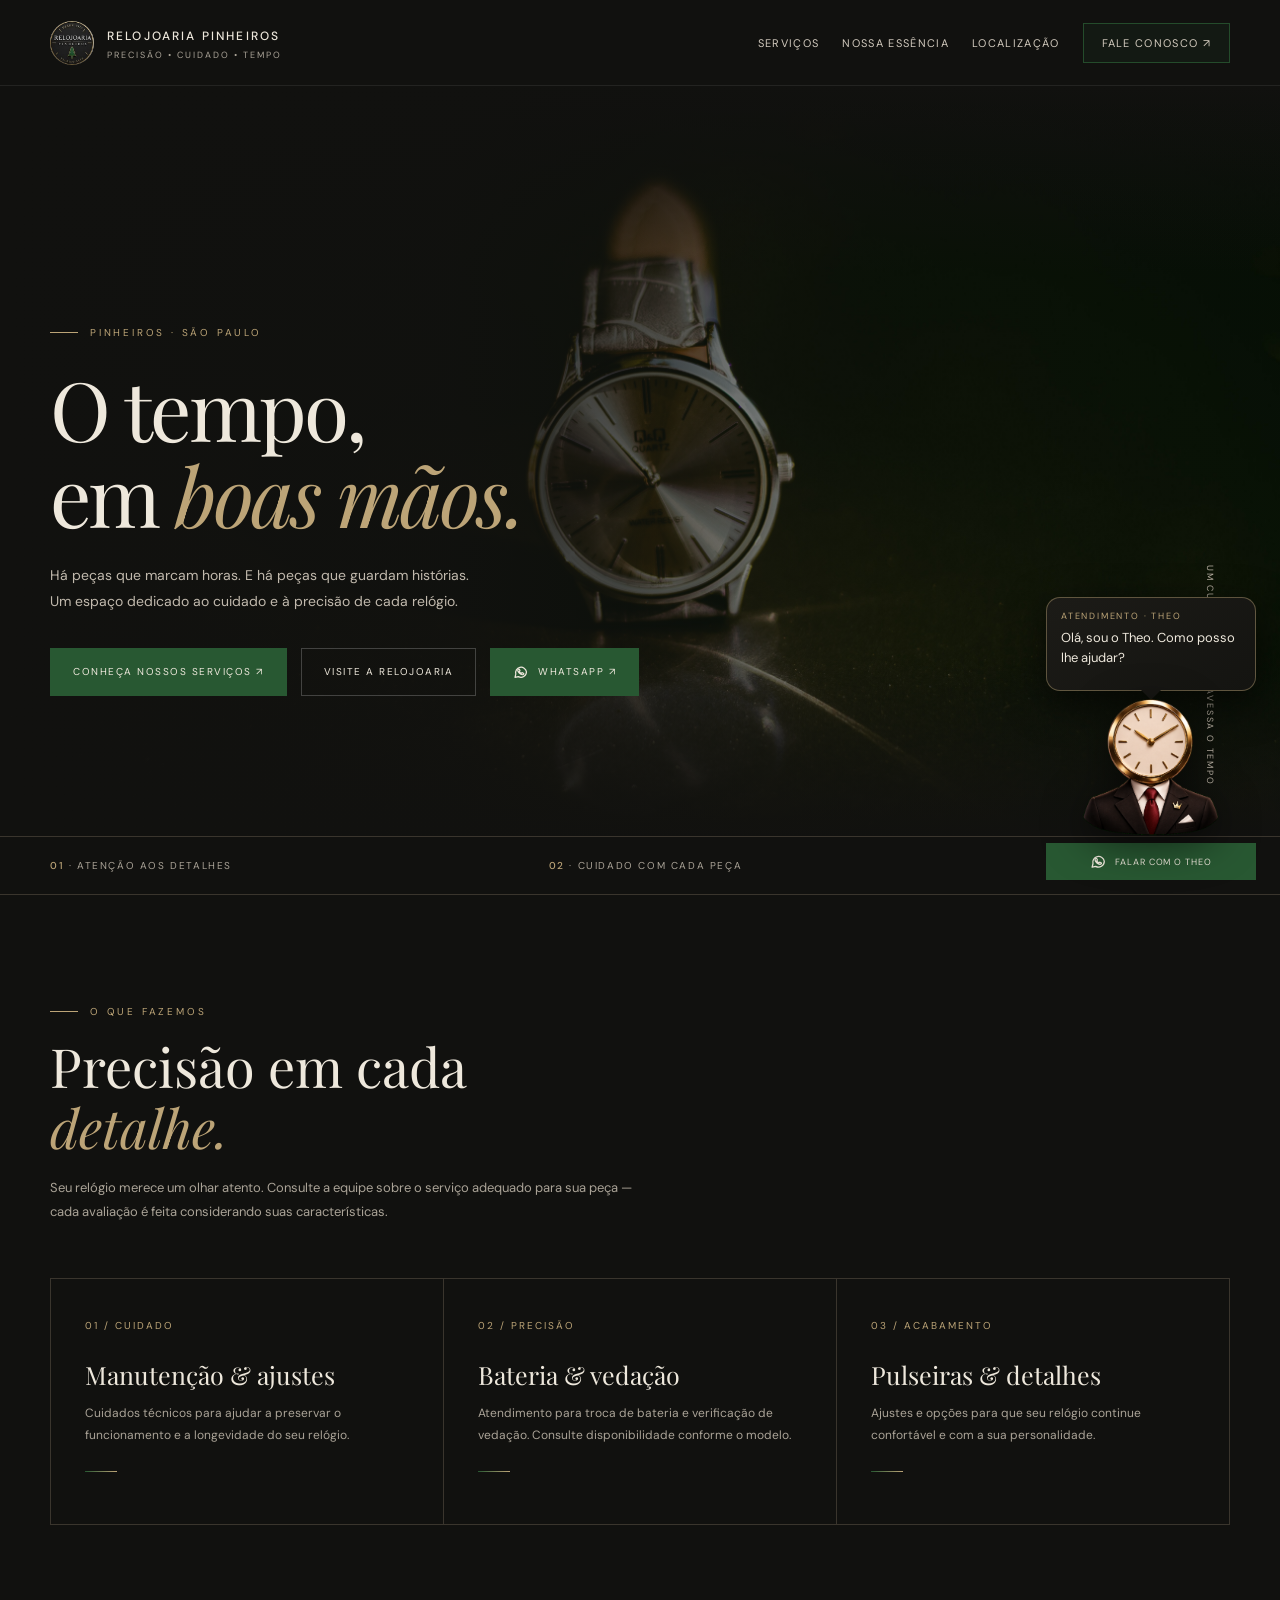
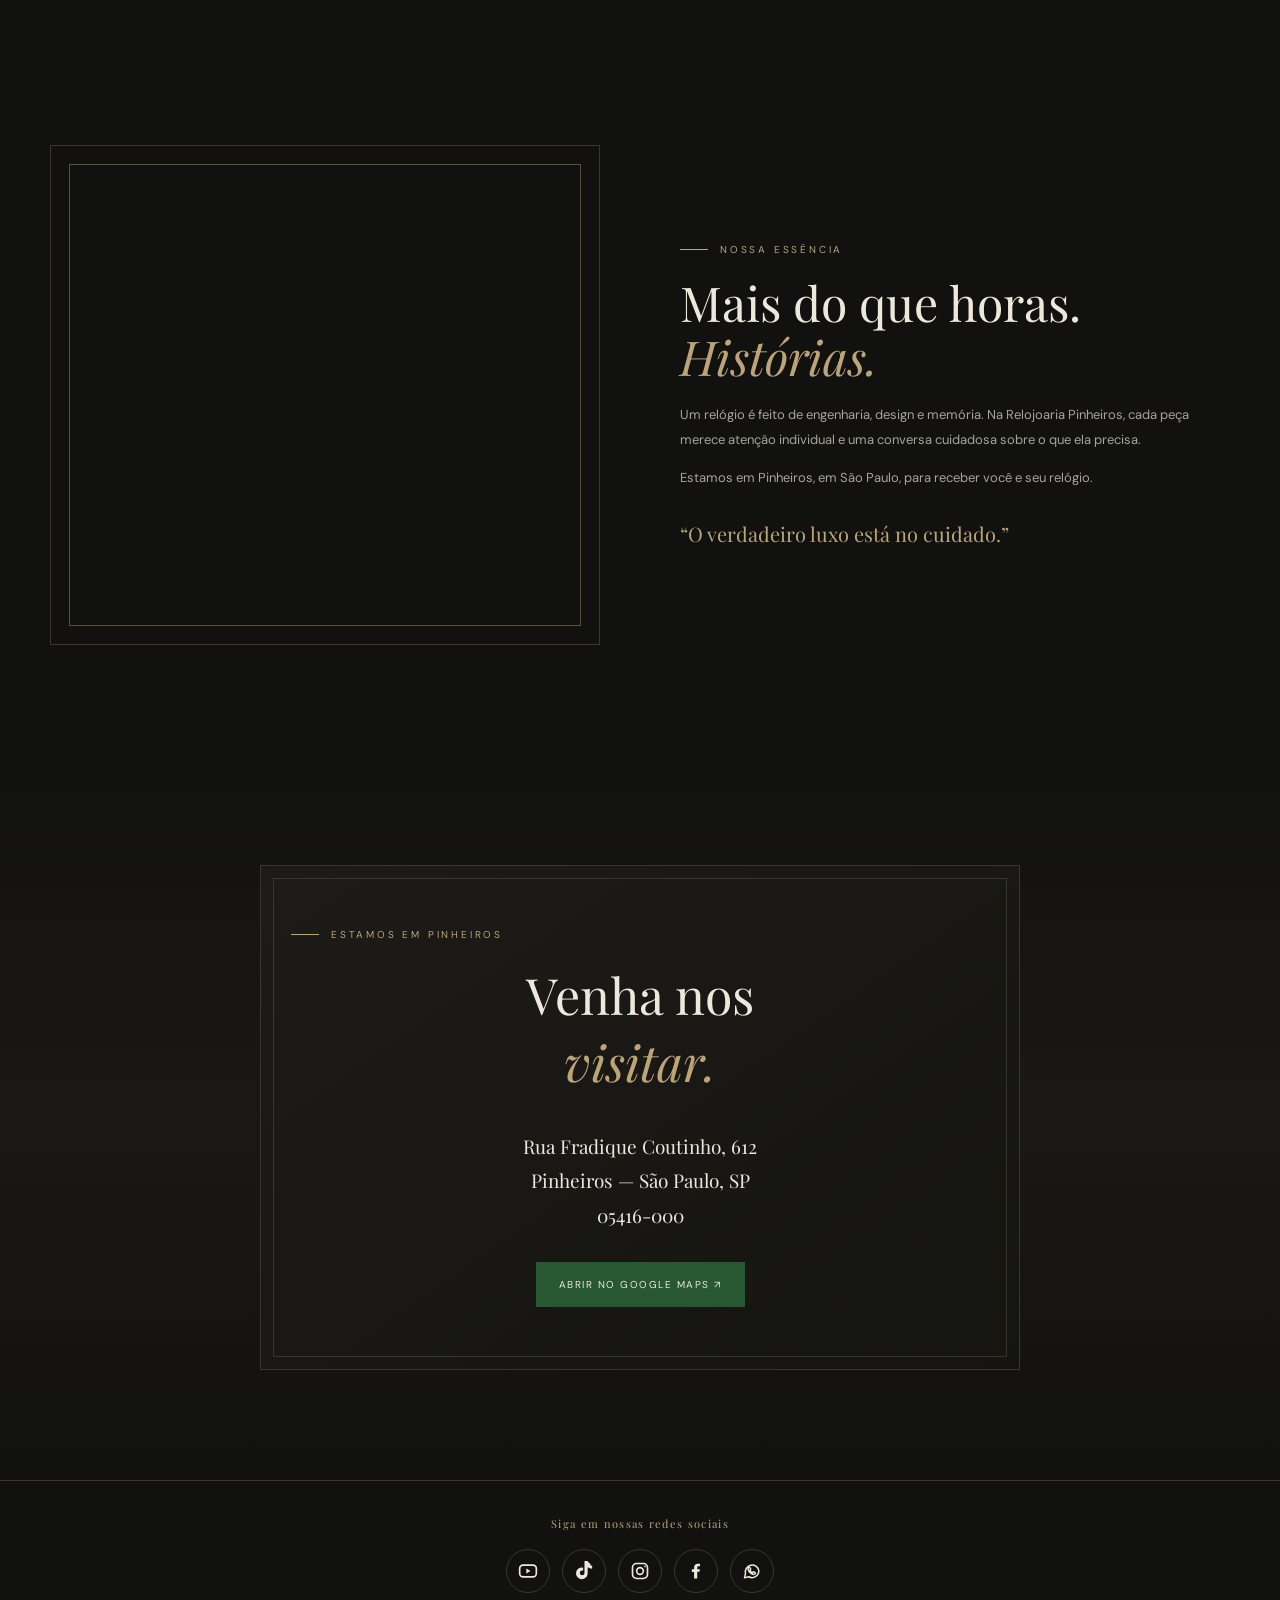
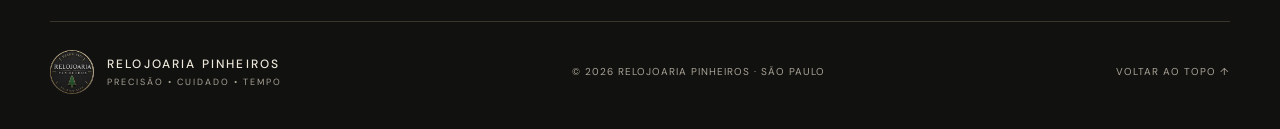
==== relojos-pinheiros/index.html @ 1e27bbeb "Add files via upload" ====
<!doctype html>
<html lang="pt-BR">
  <head>
    <meta charset="utf-8" />
    <meta name="viewport" content="width=device-width, initial-scale=1" />
    <meta name="theme-color" content="#11110f" />
    <meta
      name="description"
      content="Relojoaria Pinheiros — cuidado, precisão e tradição em relógios. Rua Fradique Coutinho, 612, Pinheiros, São Paulo."
    />
    <title>Relojoaria Pinheiros — O tempo, em boas mãos</title>

    <link rel="icon" type="image/png" sizes="64x64" href="assets/favicon.png" />
    <link rel="preconnect" href="https://fonts.googleapis.com" />
    <link rel="preconnect" href="https://fonts.gstatic.com" crossorigin />
    <link
      href="https://fonts.googleapis.com/css2?family=DM+Sans:wght@400;500;600&family=Playfair+Display:wght@400;500;600&display=swap"
      rel="stylesheet"
    />
    <link rel="stylesheet" href="styles.css" />
  </head>

  <body>
    <header class="site-header">
      <div class="wrap site-header__inner">
        <a class="brand" href="#top" aria-label="Relojoaria Pinheiros início">
          <img class="mark" src="assets/logotipo.jpg" alt="Logo da Relojoaria Pinheiros" />
          <span>
            <strong>RELOJOARIA PINHEIROS</strong>
            <small>PRECISÃO • CUIDADO • TEMPO</small>
          </span>
        </a>

        <button class="nav-toggle" type="button" aria-expanded="false" aria-controls="site-nav" aria-label="Abrir menu">
          <span></span>
          <span></span>
          <span></span>
        </button>

        <nav class="nav" id="site-nav" aria-label="Navegação principal">
          <a href="#servicos">SERVIÇOS</a>
          <a href="#essencia">NOSSA ESSÊNCIA</a>
          <a href="#visite">LOCALIZAÇÃO</a>
          <a class="nav-cta" href="https://www.instagram.com/relojoariapinheiros/">FALE CONOSCO ↗</a>
        </nav>
      </div>
    </header>

    <main id="top">
      <section class="hero" aria-label="Banner principal da loja">
        <img class="hero-image" src="assets/hero.jpg" alt="" aria-hidden="true" />

        <div class="wrap">
          <div class="hero-content reveal">
            <div class="eyebrow">Pinheiros · São Paulo</div>

            <h1>
              O tempo,<br />
              em <em>boas mãos.</em>
            </h1>

            <p>
              Há peças que marcam horas. E há peças que guardam histórias. Um espaço dedicado ao cuidado e à precisão de cada relógio.
            </p>

            <div class="actions">
              <a class="btn primary" href="#servicos">Conheça nossos serviços ↗</a>
              <a class="btn secondary" href="#visite">Visite a relojoaria</a>
              <a class="btn primary whatsapp" href="https://wa.me/5511952146521?text=Ol%C3%A1!%20Tudo%20bem%3F%20Gostaria%20de%20conhecer%20os%20modelos%20e%20servi%C3%A7os%20da%20relojoaria." target="_self">
                <svg viewBox="0 0 24 24" aria-hidden="true" focusable="false">
                  <path fill="none" stroke="currentColor" stroke-width="1.8" stroke-linecap="round" stroke-linejoin="round" d="M20.2 11.7a8.2 8.2 0 0 1-12.1 7.2L3 20l1.2-4.8a8.2 8.2 0 1 1 16-3.5Z" />
                  <path fill="none" stroke="currentColor" stroke-width="1.8" stroke-linecap="round" stroke-linejoin="round" d="M8.2 7.8c.4-.5.9-.4 1.2 0l1 1.8c.2.4 0 .7-.4 1l-.5.5c.6 1.3 1.6 2.3 3 2.9l.5-.6c.3-.4.7-.5 1.1-.3l1.7.9c.4.2.5.7.2 1.1-.5.7-1.2 1-2 1-3.1-.2-6.7-3.7-6.9-6.8 0-.6.4-1.1 1.1-1.5Z" />
                </svg>
                WhatsApp ↗
              </a>
            </div>
          </div>
        </div>

        <div class="hero-note">UM CUIDADO QUE ATRAVESSA O TEMPO</div>
      </section>

      <div class="strip">
        <div class="wrap strip-inner">
          <span><b>01</b> · Atenção aos detalhes</span>
          <span><b>02</b> · Cuidado com cada peça</span>
          <span><b>03</b> · Pinheiros, São Paulo</span>
        </div>
      </div>

      <section id="servicos">
        <div class="wrap">
          <div class="section-head reveal">
            <div class="eyebrow">O que fazemos</div>
            <h2>
              Precisão em cada<br />
              <em style="color: var(--gold)">detalhe.</em>
            </h2>
            <p>
              Seu relógio merece um olhar atento. Consulte a equipe sobre o serviço adequado para sua peça — cada avaliação é feita considerando suas características.
            </p>
          </div>

          <div class="services reveal-group">
            <article class="service reveal">
              <span class="num">01 / CUIDADO</span>
              <h3>Manutenção &amp; ajustes</h3>
              <p>Cuidados técnicos para ajudar a preservar o funcionamento e a longevidade do seu relógio.</p>
              <div class="line"></div>
            </article>

            <article class="service reveal">
              <span class="num">02 / PRECISÃO</span>
              <h3>Bateria &amp; vedação</h3>
              <p>Atendimento para troca de bateria e verificação de vedação. Consulte disponibilidade conforme o modelo.</p>
              <div class="line"></div>
            </article>

            <article class="service reveal">
              <span class="num">03 / ACABAMENTO</span>
              <h3>Pulseiras &amp; detalhes</h3>
              <p>Ajustes e opções para que seu relógio continue confortável e com a sua personalidade.</p>
              <div class="line"></div>
            </article>
          </div>
        </div>
      </section>

      <section id="essencia">
        <div class="wrap story">
          <div class="story-visual reveal" role="img" aria-label="Detalhe de relógio clássico"></div>

          <div class="story-copy reveal">
            <div class="eyebrow">Nossa essência</div>
            <h2>
              Mais do que horas.<br />
              <em style="color: var(--gold)">Histórias.</em>
            </h2>
            <p>
              Um relógio é feito de engenharia, design e memória. Na Relojoaria Pinheiros, cada peça merece atenção individual e uma conversa cuidadosa sobre o que ela precisa.
            </p>
            <p>
              Estamos em Pinheiros, em São Paulo, para receber você e seu relógio.
            </p>
            <div class="quote">“O verdadeiro luxo está no cuidado.”</div>
          </div>
        </div>
      </section>

      <section class="visit" id="visite">
        <div class="wrap">
          <div class="visit-inner reveal">
            <div class="eyebrow">Estamos em Pinheiros</div>
            <h2>
              Venha nos<br />
              <em style="color: var(--gold)">visitar.</em>
            </h2>
            <div class="address">
              Rua Fradique Coutinho, 612<br />
              Pinheiros — São Paulo, SP<br />
              05416-000
            </div>
            <a class="btn primary" target="_self" href="https://www.google.com/maps/place/R.+Fradique+Coutinho,+612+-+Pinheiros,+S%C3%A3o+Paulo+-+SP,+05416-000/">
              Abrir no Google Maps ↗
            </a>
          </div>
        </div>
      </section>
    </main>

    <footer class="site-footer">
      <div class="wrap">
        <div class="footer-social reveal">
          <h2 class="footer-social-heading">Siga em nossas redes sociais</h2>

          <div class="social-links">
            <a class="social-button" href="link-social.html" target="_self" aria-label="YouTube" title="YouTube">
              <svg viewBox="0 0 24 24" aria-hidden="true" focusable="false">
                <rect x="2" y="5" width="20" height="14" rx="4" fill="none" stroke="currentColor" stroke-width="2" />
                <path d="m10 9 5 3-5 3z" fill="currentColor" />
              </svg>
            </a>
            <a class="social-button" href="link-social.html" target="_self" aria-label="TikTok" title="TikTok">
              <svg viewBox="0 0 24 24" aria-hidden="true" focusable="false">
                <path fill="currentColor" d="M19.6 3.2a5.8 5.8 0 0 1-3.4-3.1h-3.6v14.2a2.8 2.8 0 1 1-2.8-2.8c.4 0 .8.1 1.1.2V8a7 7 0 1 0 5.5 6.8V7.5a9.3 9.3 0 0 0 5.4 1.7V5.6a5.8 5.8 0 0 1-2.2-.5Z" />
              </svg>
            </a>
            <a class="social-button" href="https://www.instagram.com/relojoariapinheiros/" target="_self" aria-label="Instagram" title="Instagram">
              <svg viewBox="0 0 24 24" aria-hidden="true" focusable="false">
                <rect x="3" y="3" width="18" height="18" rx="5" fill="none" stroke="currentColor" stroke-width="2" />
                <circle cx="12" cy="12" r="4" fill="none" stroke="currentColor" stroke-width="2" />
                <circle cx="18" cy="6.5" r="1" fill="currentColor" />
              </svg>
            </a>
            <a class="social-button" href="link-social.html" target="_self" aria-label="Facebook" title="Facebook">
              <svg viewBox="0 0 24 24" aria-hidden="true" focusable="false">
                <path fill="currentColor" d="M13.5 21v-8h2.7l.4-3.1h-3.1v-2c0-.9.3-1.6 1.6-1.6h1.7V3.5c-.3 0-1.4-.1-2.6-.1-2.7 0-4.5 1.6-4.5 4.6v2H7v3.1h2.7v8z" />
              </svg>
            </a>
            <a class="social-button" href="https://wa.me/5511952146521?text=Ol%C3%A1!%20Tudo%20bem%3F%20Gostaria%20de%20conhecer%20os%20modelos%20e%20servi%C3%A7os%20da%20relojoaria." target="_self" aria-label="WhatsApp" title="WhatsApp">
              <svg viewBox="0 0 24 24" aria-hidden="true" focusable="false">
                <path fill="none" stroke="currentColor" stroke-width="1.8" stroke-linecap="round" stroke-linejoin="round" d="M20.2 11.7a8.2 8.2 0 0 1-12.1 7.2L3 20l1.2-4.8a8.2 8.2 0 1 1 16-3.5Z" />
                <path fill="none" stroke="currentColor" stroke-width="1.8" stroke-linecap="round" stroke-linejoin="round" d="M8.2 7.8c.4-.5.9-.4 1.2 0l1 1.8c.2.4 0 .7-.4 1l-.5.5c.6 1.3 1.6 2.3 3 2.9l.5-.6c.3-.4.7-.5 1.1-.3l1.7.9c.4.2.5.7.2 1.1-.5.7-1.2 1-2 1-3.1-.2-6.7-3.7-6.9-6.8 0-.6.4-1.1 1.1-1.5Z" />
              </svg>
            </a>
          </div>
        </div>

        <div class="foot reveal">
          <a class="brand" href="#top" aria-label="Voltar ao topo">
            <img class="mark" src="assets/logotipo.jpg" alt="Logo da Relojoaria Pinheiros" />
            <span>
              <strong>RELOJOARIA PINHEIROS</strong>
              <small>PRECISÃO • CUIDADO • TEMPO</small>
            </span>
          </a>

          <span>© <span class="js-current-year">2026</span> RELOJOARIA PINHEIROS · SÃO PAULO</span>
          <a href="#top">VOLTAR AO TOPO ↑</a>
        </div>
      </div>
    </footer>

    <aside class="theo-widget" aria-label="Atendimento pelo WhatsApp">
      <div class="theo-bubble">
        <span class="theo-label">Atendimento · Theo</span>
        <p>Olá, sou o Theo. Como posso lhe ajudar?</p>
      </div>

      <img class="theo-avatar" src="assets/theo.png" alt="Theo, atendente da Relojoaria Pinheiros" />

      <a class="theo-chat-btn" href="https://wa.me/5511952146521?text=Ol%C3%A1!%20Tudo%20bem%3F%20Gostaria%20de%20conhecer%20os%20modelos%20e%20servi%C3%A7os%20da%20relojoaria." target="_self">
        <svg viewBox="0 0 24 24" aria-hidden="true" focusable="false">
          <path fill="none" stroke="currentColor" stroke-width="1.8" stroke-linecap="round" stroke-linejoin="round" d="M20.2 11.7a8.2 8.2 0 0 1-12.1 7.2L3 20l1.2-4.8a8.2 8.2 0 1 1 16-3.5Z" />
          <path fill="none" stroke="currentColor" stroke-width="1.8" stroke-linecap="round" stroke-linejoin="round" d="M8.2 7.8c.4-.5.9-.4 1.2 0l1 1.8c.2.4 0 .7-.4 1l-.5.5c.6 1.3 1.6 2.3 3 2.9l.5-.6c.3-.4.7-.5 1.1-.3l1.7.9c.4.2.5.7.2 1.1-.5.7-1.2 1-2 1-3.1-.2-6.7-3.7-6.9-6.8 0-.6.4-1.1 1.1-1.5Z" />
        </svg>
        Falar com o Theo
      </a>
    </aside>

    <script src="script.js" defer></script>
  </body>
</html>
---- relojos-pinheiros/styles.css ----
:root {
  --bg: #11110f;
  --panel: #1a1916;
  --cream: #eee8dc;
  --muted: #aaa397;
  --gold: #bca477;
  --green: #285832;
  --green-light: #356b43;
  --line: #3a352d;
}

* {
  box-sizing: border-box;
}

html {
  scroll-behavior: smooth;
}

body {
  margin: 0;
  background: var(--bg);
  color: var(--cream);
  font-family: "DM Sans", sans-serif;
  overflow-x: hidden;
}

main {
  padding-top: 86px;
}

a {
  color: inherit;
  text-decoration: none;
}

img,
video {
  max-width: 100%;
  display: block;
}

.wrap {
  width: min(1180px, calc(100% - 48px));
  margin: 0 auto;
}

.site-header {
  height: 86px;
  display: flex;
  align-items: center;
  justify-content: space-between;
  border-bottom: 1px solid rgba(255, 255, 255, 0.08);
  position: fixed;
  top: 0;
  left: 0;
  right: 0;
  width: 100%;
  z-index: 50;
  transition: background 0.3s ease, border-color 0.3s ease, box-shadow 0.3s ease;
}

.site-header.is-scrolled {
  background: rgba(17, 17, 15, 0.8);
  backdrop-filter: blur(12px);
  box-shadow: 0 12px 32px rgba(0, 0, 0, 0.2);
  border-color: rgba(188, 164, 119, 0.25);
}

.site-header__inner {
  display: flex;
  align-items: center;
  justify-content: space-between;
  position: relative;
}

.brand {
  display: flex;
  gap: 13px;
  align-items: center;
  transition: transform 0.25s ease;
}

.brand:hover {
  transform: translateY(-1px);
}

.mark {
  width: 44px;
  height: 44px;
  object-fit: contain;
  border-radius: 50%;
}

.brand strong {
  letter-spacing: 0.18em;
  font-size: 12px;
  font-weight: 500;
}

.brand small {
  display: block;
  color: var(--muted);
  font-size: 9px;
  letter-spacing: 0.22em;
  margin-top: 4px;
}

.nav {
  display: flex;
  align-items: center;
  gap: clamp(16px, 1.8vw, 30px);
  font-size: 11px;
  letter-spacing: 0.12em;
  color: #d2cabe;
}

.nav a {
  position: relative;
  transition: color 0.25s ease;
}

.nav a::after {
  content: "";
  position: absolute;
  left: 0;
  bottom: -8px;
  width: 100%;
  height: 1px;
  background: var(--gold);
  transform: scaleX(0);
  transform-origin: left;
  transition: transform 0.25s ease;
}

.nav a:hover,
.nav a:focus-visible {
  color: var(--green-light);
}

.nav a:hover::after,
.nav a:focus-visible::after {
  transform: scaleX(1);
}

.nav-cta {
  border: 1px solid rgba(40, 88, 50, 0.8);
  background: rgba(40, 88, 50, 0.12);
  padding: 12px 18px;
  transition: transform 0.25s ease, background 0.25s ease, box-shadow 0.25s ease;
}

.nav-cta:hover,
.nav-cta:focus-visible {
  background: var(--green);
  box-shadow: 0 10px 20px rgba(40, 88, 50, 0.28);
}

.nav-toggle {
  display: none;
  width: 48px;
  height: 48px;
  border: 1px solid rgba(188, 164, 119, 0.3);
  background: rgba(255, 255, 255, 0.02);
  border-radius: 12px;
  align-items: center;
  justify-content: center;
  flex-direction: column;
  gap: 5px;
  cursor: pointer;
  padding: 0;
}

.nav-toggle span {
  display: block;
  width: 20px;
  height: 2px;
  background: var(--cream);
  border-radius: 99px;
  transition: transform 0.25s ease, opacity 0.25s ease;
}

.nav-toggle[aria-expanded="true"] span:nth-child(1) {
  transform: translateY(7px) rotate(45deg);
}

.nav-toggle[aria-expanded="true"] span:nth-child(2) {
  opacity: 0;
}

.nav-toggle[aria-expanded="true"] span:nth-child(3) {
  transform: translateY(-7px) rotate(-45deg);
}

.hero {
  min-height: 750px;
  display: flex;
  align-items: center;
  position: relative;
  overflow: hidden;
  background: #11110f;
}

.hero-image {
  position: absolute;
  inset: 0;
  width: 100%;
  height: 100%;
  object-fit: cover;
  z-index: 0;
}

.hero::before {
  content: "";
  position: absolute;
  inset: 0;
  z-index: 1;
  background: linear-gradient(90deg, #11110f 0%, #11110fef 35%, #11110f55 70%, #11110f22), linear-gradient(0deg, var(--bg), transparent 24%, transparent 75%, var(--bg));
  pointer-events: none;
}

.hero > .wrap,
.hero-note {
  z-index: 2;
}

.hero-content {
  position: relative;
  padding-top: 100px;
  max-width: 590px;
}

.eyebrow {
  color: var(--gold);
  font-size: 10px;
  letter-spacing: 0.28em;
  text-transform: uppercase;
  display: flex;
  align-items: center;
  gap: 12px;
}

.eyebrow::before {
  content: "";
  width: 28px;
  height: 1px;
  background: var(--gold);
}

h1,
h2,
h3 {
  font-family: "Playfair Display", serif;
  font-weight: 400;
}

h1 {
  font-size: clamp(48px, 7vw, 82px);
  line-height: 1.05;
  letter-spacing: -0.035em;
  margin: 26px 0;
}

h1 em {
  color: var(--gold);
  font-weight: 400;
}

.hero p {
  max-width: 430px;
  line-height: 1.8;
  color: #c1b9ad;
  font-size: 14px;
}

.actions {
  display: flex;
  gap: 14px;
  margin-top: 34px;
  flex-wrap: wrap;
}

.btn {
  display: inline-flex;
  align-items: center;
  justify-content: center;
  padding: 15px 22px;
  font-size: 10px;
  letter-spacing: 0.15em;
  text-transform: uppercase;
  border: 1px solid var(--gold);
  transition: 0.25s;
}

.btn.primary {
  background: var(--green);
  border-color: var(--green);
  color: var(--cream);
}

.btn.whatsapp {
  gap: 9px;
}

.btn.whatsapp svg {
  width: 16px;
  height: 16px;
  flex: none;
}

.btn:hover {
  transform: translateY(-2px);
  background: var(--green-light);
  color: var(--cream);
}

.btn.secondary {
  border-color: #ffffff35;
}

.hero-note {
  position: absolute;
  bottom: 50px;
  right: 5%;
  font-size: 9px;
  letter-spacing: 0.2em;
  color: #bcb3a6;
  writing-mode: vertical-rl;
}

.strip {
  border-top: 1px solid var(--line);
  border-bottom: 1px solid var(--line);
  padding: 22px 0;
}

.strip-inner {
  display: flex;
  justify-content: space-between;
  gap: 24px;
  flex-wrap: wrap;
  color: var(--muted);
  font-size: 10px;
  letter-spacing: 0.16em;
  text-transform: uppercase;
}

.strip b {
  color: var(--gold);
  font-weight: 500;
}

.reveal {
  opacity: 0;
  transform: translateY(24px);
  transition: opacity 0.8s ease, transform 0.8s ease;
}

.reveal.is-visible {
  opacity: 1;
  transform: translateY(0);
}

section {
  padding: 110px 0;
}

.section-head {
  max-width: 600px;
  margin-bottom: 54px;
}

.section-head h2 {
  font-size: clamp(34px, 5vw, 54px);
  line-height: 1.13;
  margin: 18px 0;
}

.section-head p {
  font-size: 13px;
  line-height: 1.85;
  color: var(--muted);
}

.services {
  display: grid;
  grid-template-columns: repeat(3, 1fr);
  gap: 1px;
  background: var(--line);
  border: 1px solid var(--line);
}

.service {
  background: var(--bg);
  padding: 34px;
  min-height: 245px;
}

.num {
  font-size: 10px;
  color: var(--gold);
  letter-spacing: 0.2em;
}

.service h3 {
  font-size: 25px;
  margin: 24px 0 12px;
}

.service p {
  color: var(--muted);
  font-size: 12px;
  line-height: 1.8;
}

.service .line {
  width: 32px;
  height: 1px;
  background: linear-gradient(90deg, var(--green), var(--gold));
  margin-top: 25px;
}

.story {
  display: grid;
  grid-template-columns: 1fr 1fr;
  gap: 80px;
  align-items: center;
}

.story-visual {
  min-height: 500px;
  position: relative;
  background: url("https://images.unsplash.com/photo-1524592094714-0f0654e20314?auto=format&fit=crop&w=1200&q=85") center/cover;
  border: 1px solid var(--line);
}

.story-visual::after {
  content: "";
  position: absolute;
  inset: 18px;
  border: 1px solid #bca47770;
}

.story-copy h2 {
  font-size: 48px;
  line-height: 1.12;
  margin: 20px 0;
}

.story-copy p {
  color: var(--muted);
  font-size: 13px;
  line-height: 1.9;
}

.quote {
  color: var(--gold);
  font-family: "Playfair Display", serif;
  font-size: 20px;
  margin-top: 30px;
}

.visit {
  background: linear-gradient(180deg, var(--bg), #191815 50%, var(--bg));
  text-align: center;
}

.visit-inner {
  max-width: 760px;
  margin: 0 auto;
  padding: 62px 30px;
  border: 1px solid var(--line);
  background: linear-gradient(145deg, #1c1b17, #141411);
  position: relative;
}

.visit-inner::before {
  content: "";
  position: absolute;
  inset: 12px;
  border: 1px solid #bca47735;
  pointer-events: none;
}

.visit h2 {
  font-size: 50px;
  margin: 20px 0 34px;
}

.address {
  margin: 0 auto 30px;
  color: var(--cream);
  font-family: "Playfair Display", serif;
  font-size: 19px;
  line-height: 1.8;
}

.visit .btn {
  position: relative;
}

.site-footer {
  padding: 35px 0;
  border-top: 1px solid var(--line);
}

.footer-social {
  text-align: center;
  padding-bottom: 28px;
  margin-bottom: 28px;
  border-bottom: 1px solid var(--line);
}

.footer-social-heading {
  margin: 0 0 18px;
  color: var(--gold);
  font-size: 11px;
  font-weight: 400;
  letter-spacing: 0.12em;
}

.social-links {
  display: flex;
  justify-content: center;
  gap: 12px;
  flex-wrap: wrap;
}

.social-button {
  width: 44px;
  height: 44px;
  display: grid;
  place-items: center;
  border: 1px solid var(--line);
  border-radius: 50%;
  color: var(--cream);
  transition: 0.2s;
}

.social-button svg {
  width: 20px;
  height: 20px;
}

.social-button:hover {
  border-color: var(--green-light);
  color: var(--green-light);
}

.social-button:focus-visible {
  outline: 2px solid var(--gold);
  outline-offset: 3px;
}

.foot {
  display: flex;
  justify-content: space-between;
  align-items: center;
  gap: 20px;
  flex-wrap: wrap;
  color: var(--muted);
  font-size: 10px;
  letter-spacing: 0.1em;
}

.foot .brand {
  color: var(--cream);
}

.theo-widget {
  position: fixed;
  right: 24px;
  bottom: 20px;
  z-index: 20;
  display: flex;
  flex-direction: column;
  align-items: center;
  gap: 6px;
  width: min(210px, calc(100vw - 32px));
  pointer-events: none;
}

.theo-bubble {
  position: relative;
  width: 100%;
  padding: 12px 14px;
  border: 1px solid #bca47770;
  border-radius: 14px;
  background: linear-gradient(145deg, #1c1b17, #141411);
  box-shadow: 0 12px 38px #0009;
  pointer-events: auto;
}

.theo-bubble::after {
  content: "";
  position: absolute;
  left: calc(50% - 10px);
  bottom: -10px;
  border-left: 10px solid transparent;
  border-right: 10px solid transparent;
  border-top: 10px solid #171613;
}

.theo-label {
  display: block;
  margin-bottom: 6px;
  color: var(--gold);
  font-size: 9px;
  letter-spacing: 0.2em;
  text-transform: uppercase;
}

.theo-bubble p {
  margin: 0 0 10px;
  color: var(--cream);
  font-size: 13px;
  line-height: 1.55;
}

.theo-chat-btn {
  display: inline-flex;
  width: 100%;
  align-items: center;
  justify-content: center;
  gap: 8px;
  padding: 10px;
  background: var(--green);
  color: var(--cream);
  font-size: 9px;
  letter-spacing: 0.1em;
  text-align: center;
  text-transform: uppercase;
  transition: 0.2s;
  pointer-events: auto;
}

.theo-chat-btn:hover {
  background: var(--green-light);
  transform: translateY(-1px);
}

.theo-chat-btn:focus-visible {
  outline: 2px solid var(--gold);
  outline-offset: 3px;
}

.theo-chat-btn svg {
  width: 17px;
  height: 17px;
  flex: none;
}

.theo-avatar {
  display: block;
  width: clamp(112px, 13vw, 140px);
  height: auto;
  filter: drop-shadow(0 10px 20px #0008);
  transform-origin: bottom center;
  animation: theo-float 4s ease-in-out infinite;
}

@keyframes theo-float {
  0%,
  100% {
    transform: translateY(0);
  }
  50% {
    transform: translateY(-5px);
  }
}

@media (max-width: 760px) {
  .site-header {
    height: 72px;
  }

  main {
    padding-top: 72px;
  }

  .nav-toggle {
    display: flex;
  }

  .nav {
    position: absolute;
    top: calc(100% + 10px);
    right: 0;
    left: 0;
    display: flex;
    flex-direction: column;
    align-items: stretch;
    gap: 0;
    padding: 18px 16px 12px;
    background: rgba(17, 17, 15, 0.96);
    border: 1px solid rgba(188, 164, 119, 0.18);
    border-radius: 18px;
    box-shadow: 0 16px 28px rgba(0, 0, 0, 0.25);
    opacity: 0;
    pointer-events: none;
    transform: translateY(-10px);
    transition: opacity 0.25s ease, transform 0.25s ease;
  }

  .nav.is-open {
    opacity: 1;
    pointer-events: auto;
    transform: translateY(0);
  }

  .nav a {
    padding: 12px 0;
    border-bottom: 1px solid rgba(255, 255, 255, 0.08);
  }

  .nav a::after {
    display: none;
  }

  .nav-cta {
    margin-top: 12px;
    border-radius: 10px;
    text-align: center;
  }

  .hero {
    min-height: 690px;
  }

  .hero-content {
    padding-top: 100px;
  }

  .hero-note {
    display: none;
  }

  section {
    padding: 75px 0;
  }

  .services {
    grid-template-columns: 1fr;
  }

  .service {
    min-height: 0;
  }

  .story {
    grid-template-columns: 1fr;
    gap: 35px;
  }

  .story-visual {
    min-height: 350px;
    order: 2;
  }

  .story-copy h2,
  .visit h2 {
    font-size: 40px;
  }

  .visit-inner {
    padding: 50px 24px;
  }

  .address {
    font-size: 17px;
  }

  .strip-inner {
    justify-content: center;
    text-align: center;
  }

  .theo-widget {
    right: 12px;
    bottom: 12px;
    gap: 4px;
    width: min(185px, calc(100vw - 24px));
  }

  .theo-avatar {
    width: clamp(88px, 25vw, 105px);
  }

  .theo-bubble {
    padding: 12px 14px;
  }

  .theo-bubble p {
    font-size: 13px;
  }

  .theo-chat-btn {
    padding: 10px;
    font-size: 9px;
  }
}

@media (max-width: 520px) {
  .wrap {
    width: min(100% - 24px, 1180px);
  }

  .brand strong {
    letter-spacing: 0.12em;
    font-size: 10px;
  }

  .brand small {
    letter-spacing: 0.16em;
    font-size: 8px;
  }

  h1 {
    font-size: clamp(40px, 15vw, 58px);
  }

  .actions {
    flex-direction: column;
    align-items: stretch;
  }

  .btn {
    width: 100%;
  }

  .foot {
    justify-content: center;
    text-align: center;
  }
}

@media (prefers-reduced-motion: reduce) {
  .theo-avatar {
    animation: none;
  }
}
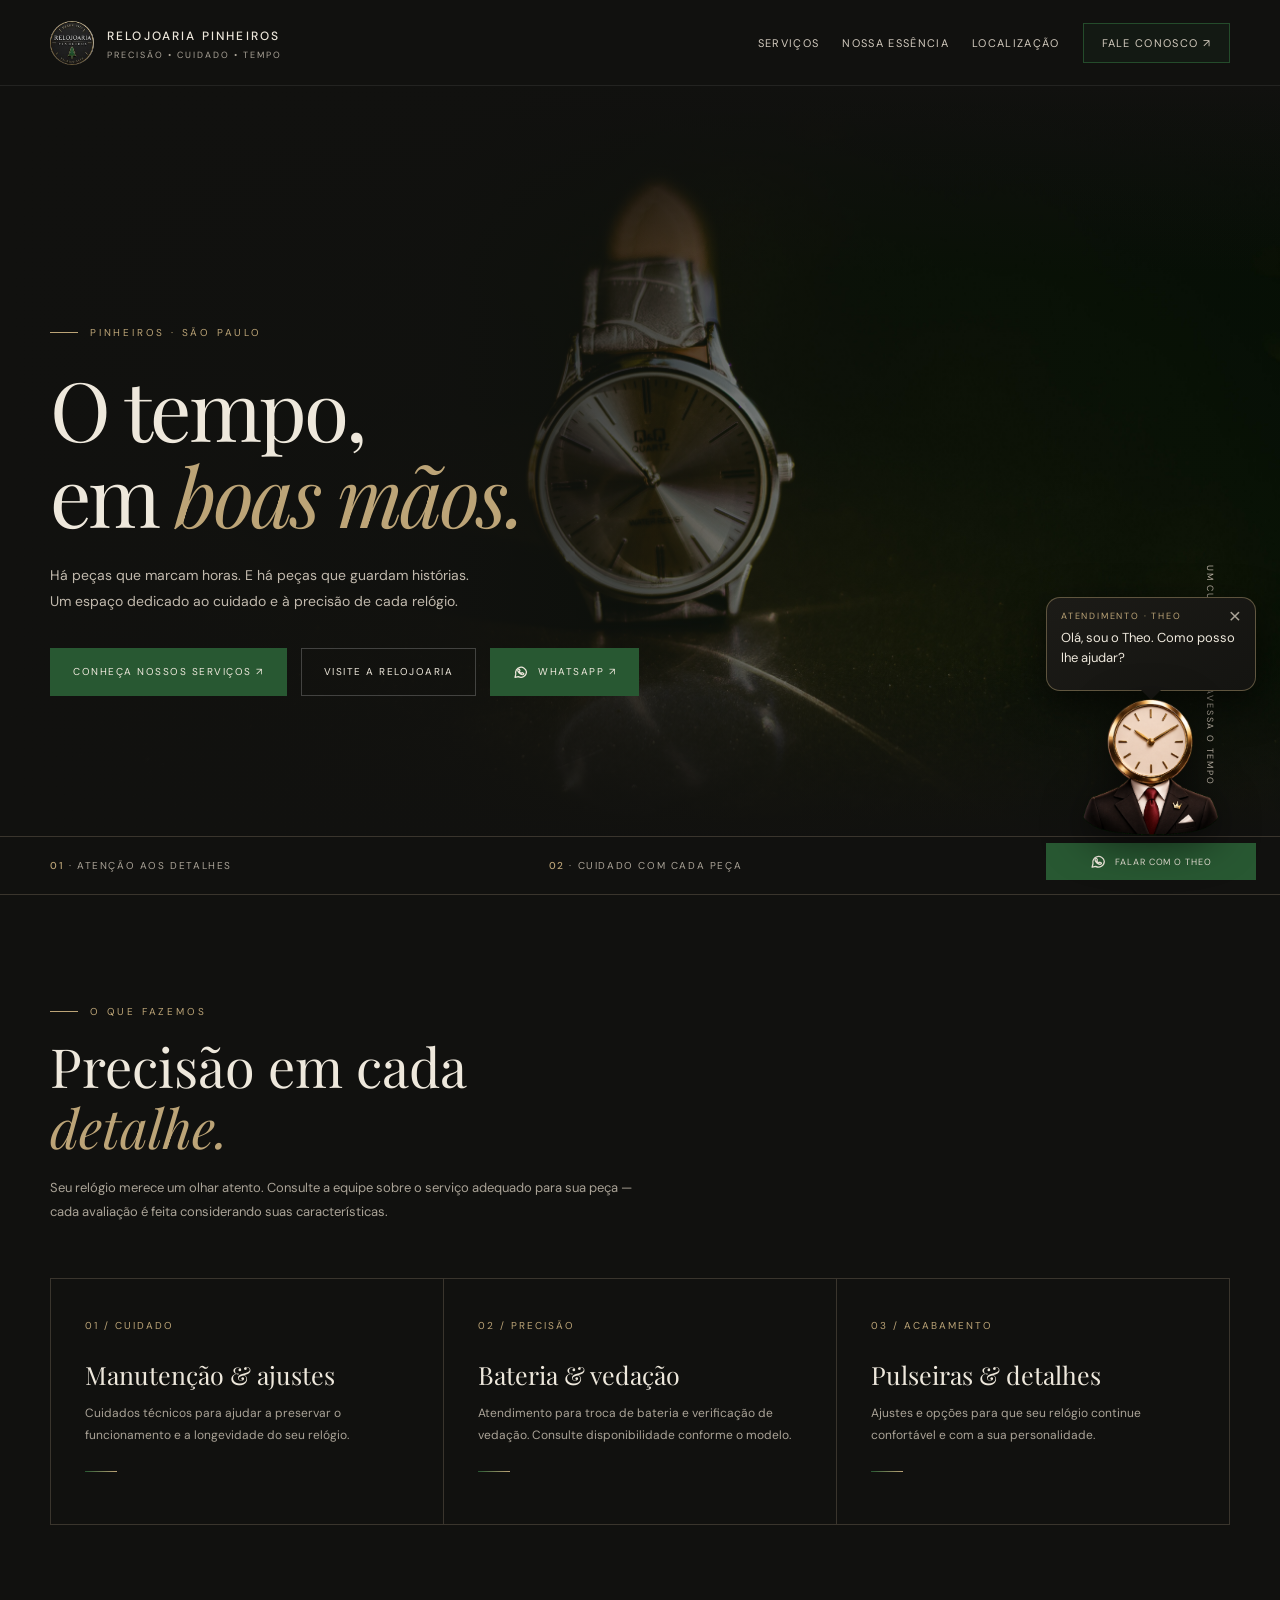
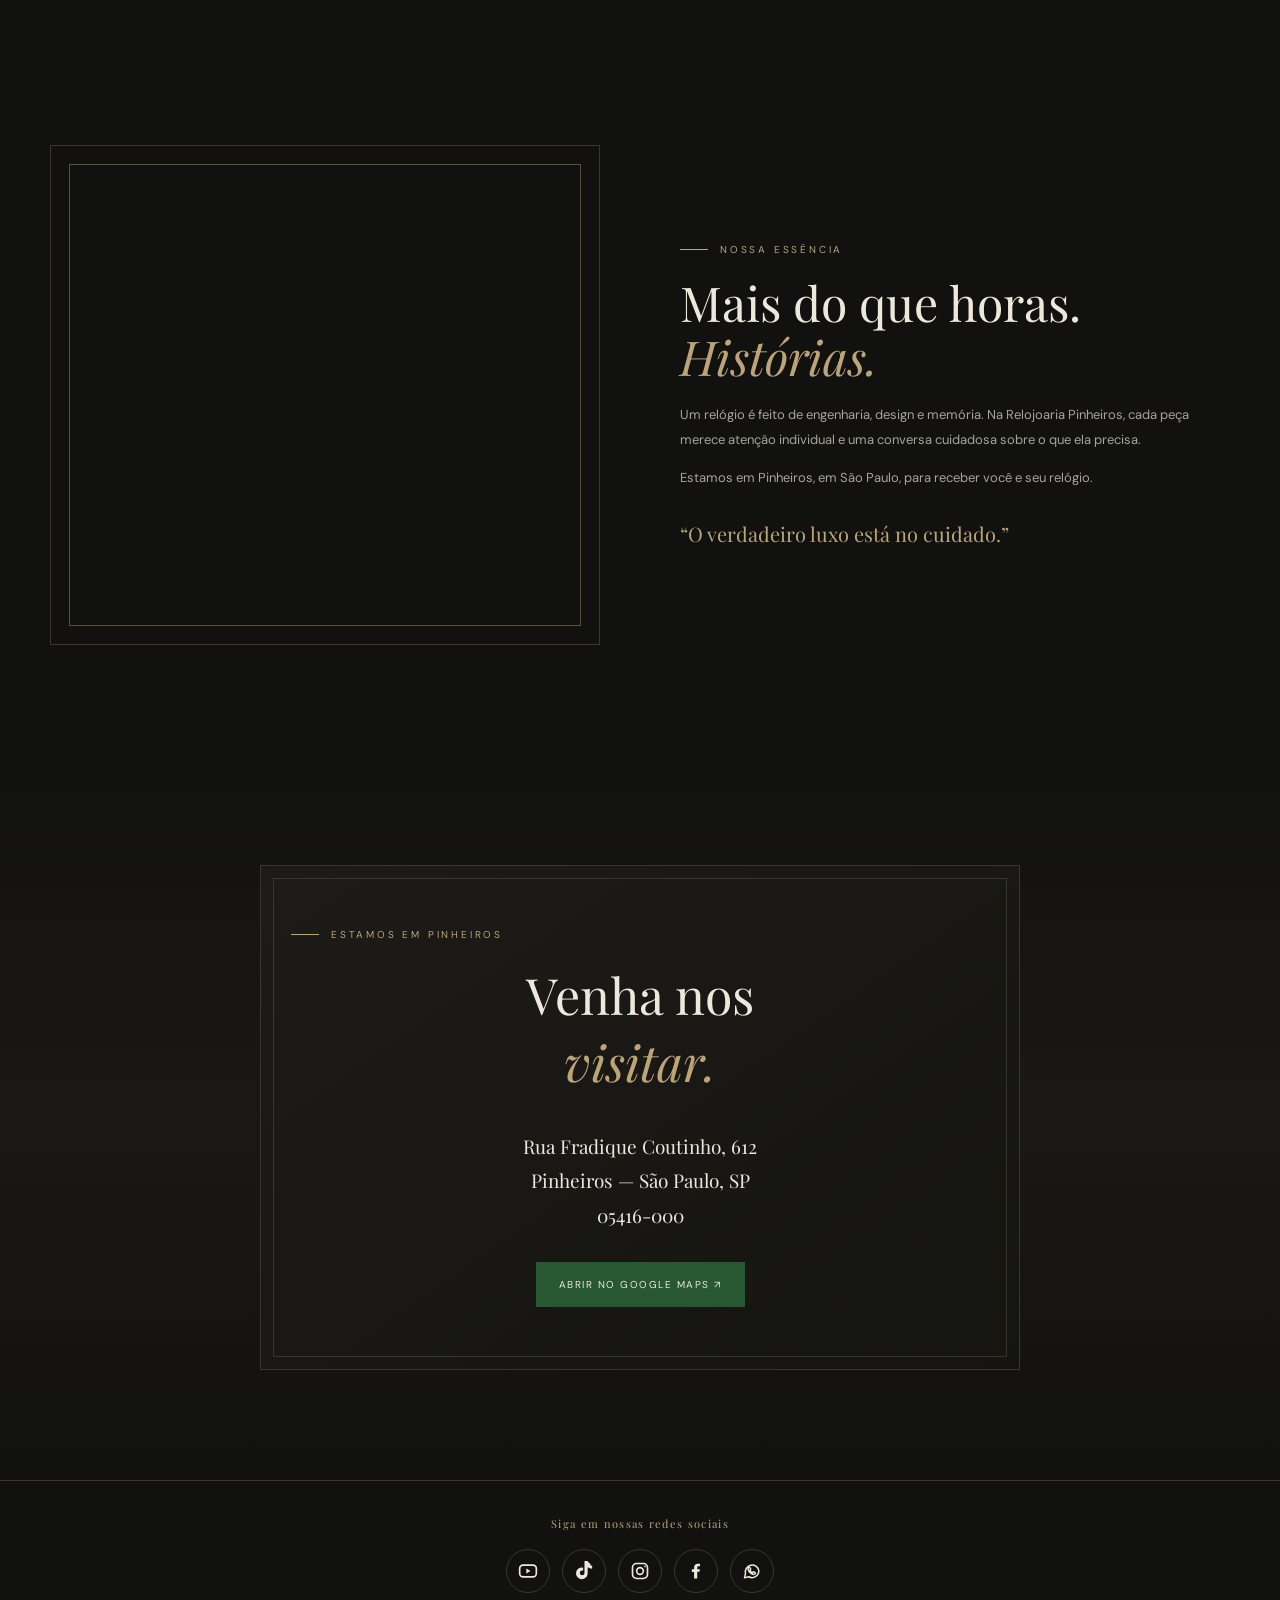
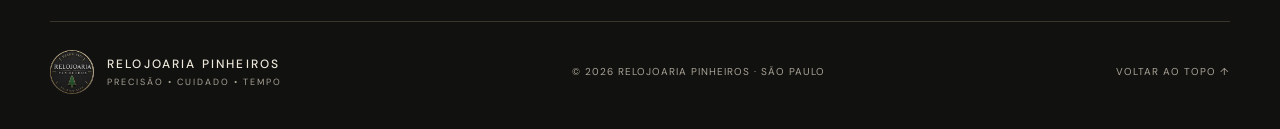
==== commit c11b874e: "Adicionar botão para esconder agente de atendimento" ====
--- a/relojos-pinheiros/index.html
+++ b/relojos-pinheiros/index.html
@@ -223,6 +223,7 @@
 
     <aside class="theo-widget" aria-label="Atendimento pelo WhatsApp">
       <div class="theo-bubble">
+        <button class="theo-close" type="button" aria-label="Esconder agente de atendimento" title="Esconder atendimento">×</button>
         <span class="theo-label">Atendimento · Theo</span>
         <p>Olá, sou o Theo. Como posso lhe ajudar?</p>
       </div>
--- a/relojos-pinheiros/styles.css
+++ b/relojos-pinheiros/styles.css
@@ -580,18 +580,47 @@
   pointer-events: none;
 }
 
-.theo-bubble {
-  position: relative;
-  width: 100%;
+.theo-bubble {
+  position: relative;
+  width: 100%;
   padding: 12px 14px;
   border: 1px solid #bca47770;
   border-radius: 14px;
   background: linear-gradient(145deg, #1c1b17, #141411);
   box-shadow: 0 12px 38px #0009;
-  pointer-events: auto;
-}
-
-.theo-bubble::after {
+  pointer-events: auto;
+}
+
+.theo-close {
+  position: absolute;
+  top: 6px;
+  right: 8px;
+  display: grid;
+  width: 24px;
+  height: 24px;
+  place-items: center;
+  padding: 0;
+  border: 1px solid transparent;
+  border-radius: 50%;
+  background: transparent;
+  color: var(--muted);
+  cursor: pointer;
+  font-size: 21px;
+  line-height: 1;
+  transition: 0.2s;
+}
+
+.theo-close:hover {
+  border-color: #bca47770;
+  color: var(--cream);
+}
+
+.theo-close:focus-visible {
+  outline: 2px solid var(--gold);
+  outline-offset: 2px;
+}
+
+.theo-bubble::after {
   content: "";
   position: absolute;
   left: calc(50% - 10px);
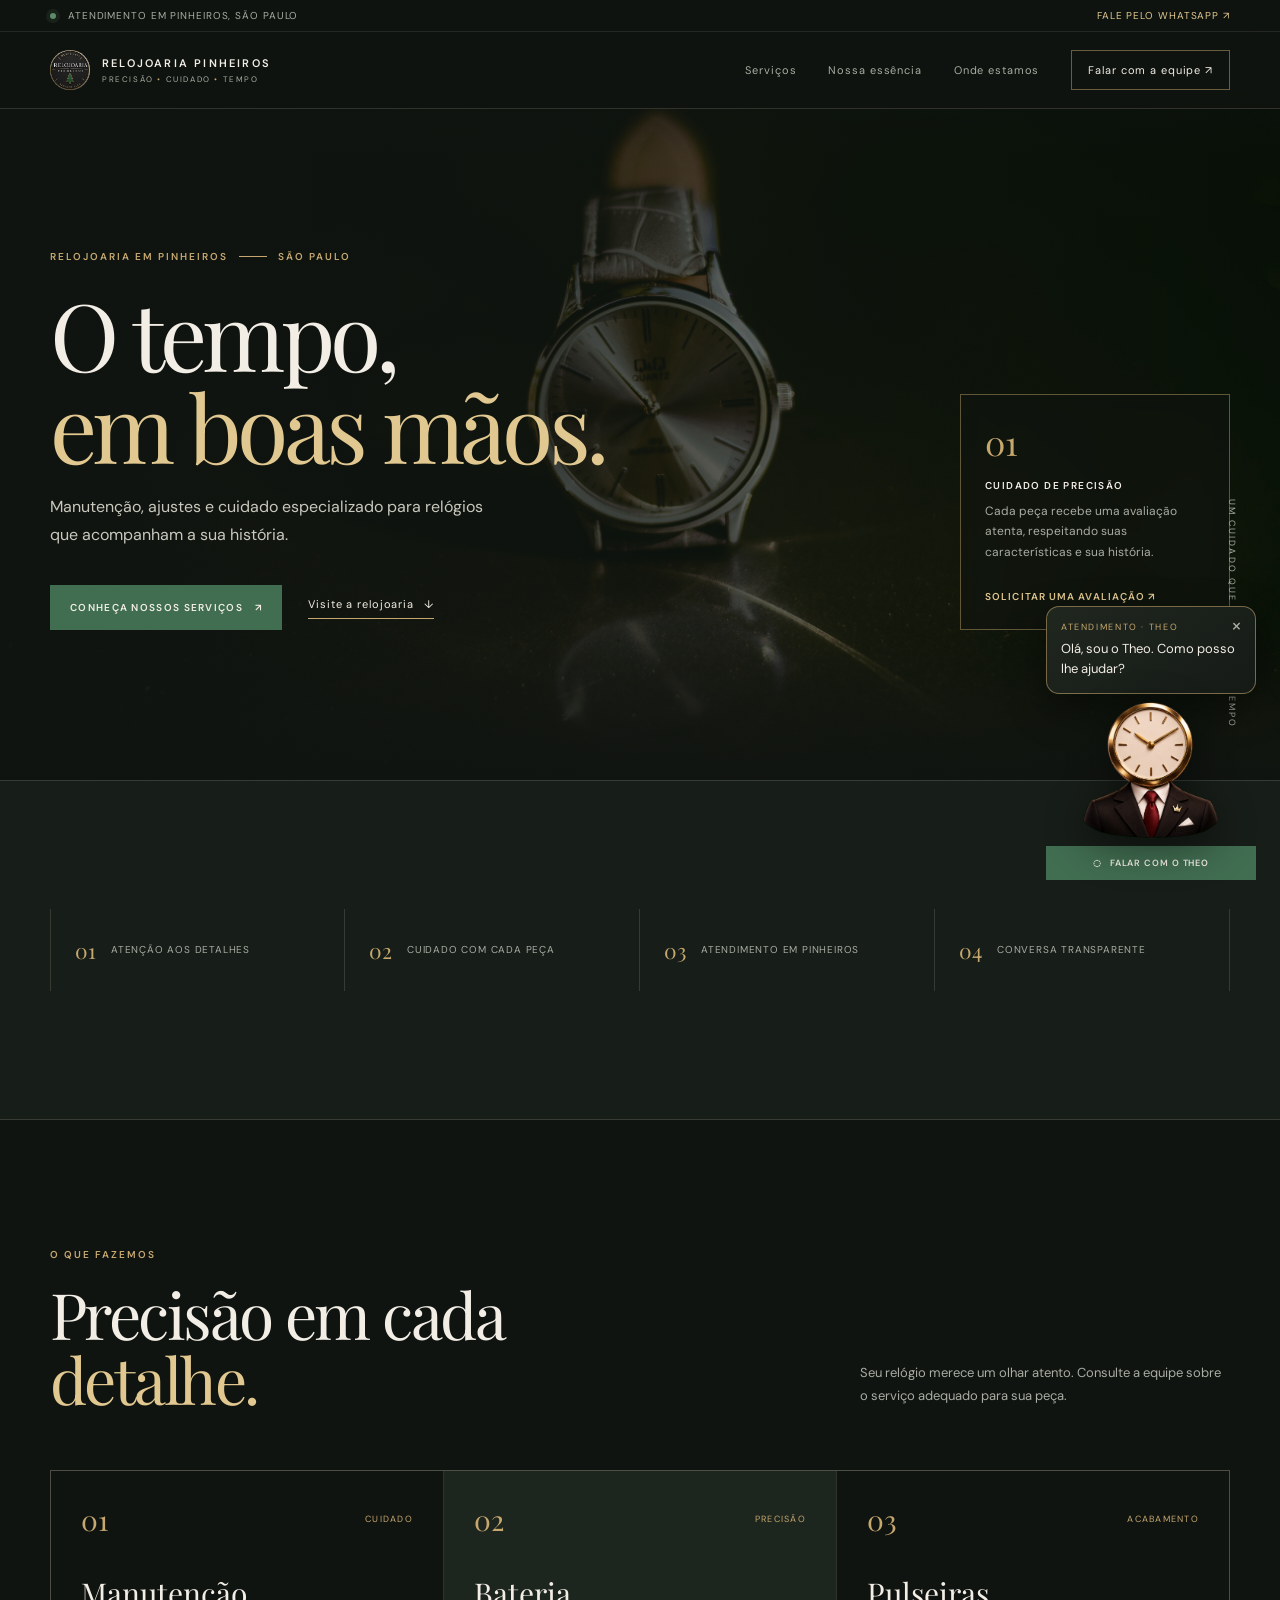
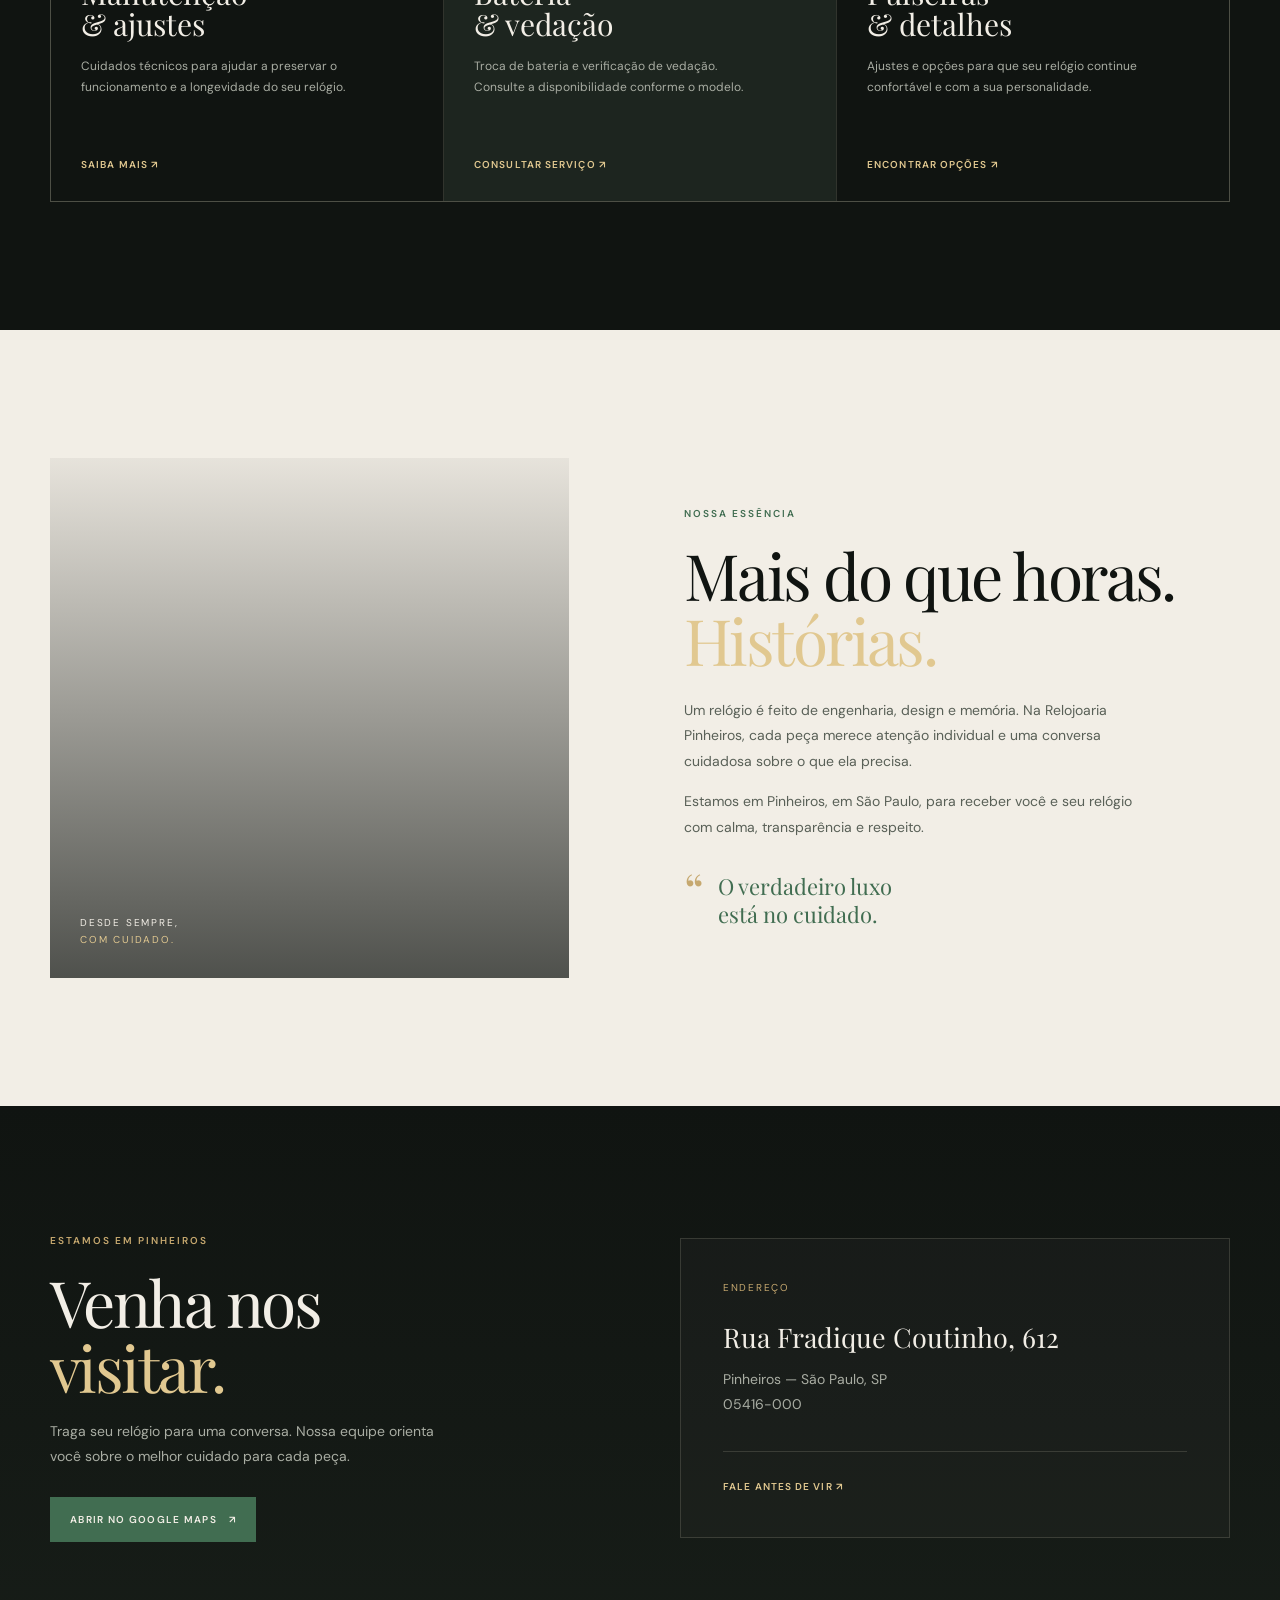
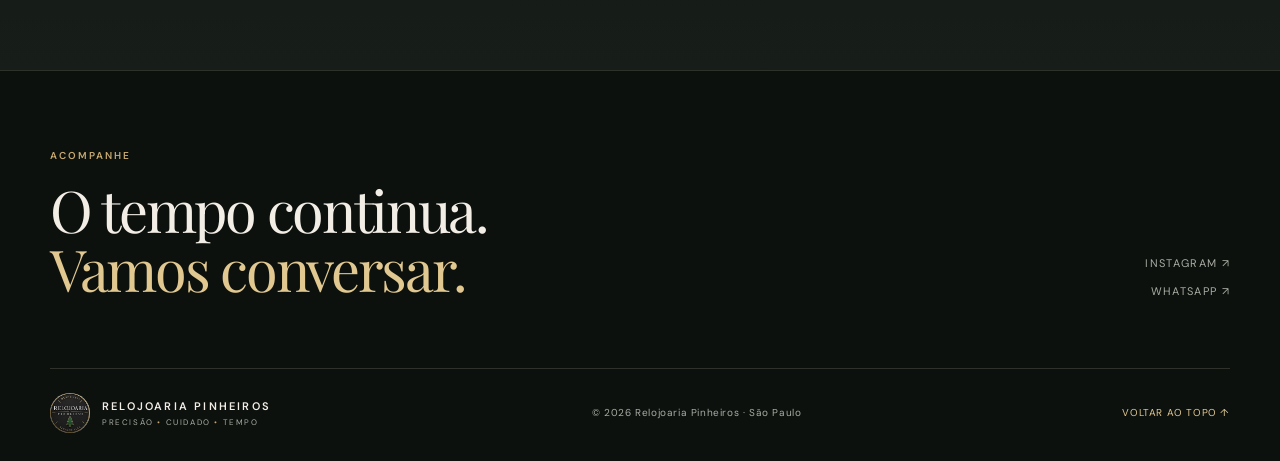
==== commit 256ae611: "Reformular site da relojoaria com experiência profissional" ====
--- a/relojos-pinheiros/index.html
+++ b/relojos-pinheiros/index.html
@@ -3,242 +3,123 @@
   <head>
     <meta charset="utf-8" />
     <meta name="viewport" content="width=device-width, initial-scale=1" />
-    <meta name="theme-color" content="#11110f" />
-    <meta
-      name="description"
-      content="Relojoaria Pinheiros — cuidado, precisão e tradição em relógios. Rua Fradique Coutinho, 612, Pinheiros, São Paulo."
-    />
+    <meta name="theme-color" content="#101411" />
+    <meta name="description" content="Relojoaria Pinheiros — manutenção, ajustes, baterias e cuidados para seu relógio em Pinheiros, São Paulo." />
+    <meta property="og:title" content="Relojoaria Pinheiros — O tempo, em boas mãos" />
+    <meta property="og:description" content="Precisão, cuidado e tradição para cada relógio." />
+    <meta property="og:image" content="assets/hero.jpg" />
+    <meta property="og:type" content="website" />
     <title>Relojoaria Pinheiros — O tempo, em boas mãos</title>
 
     <link rel="icon" type="image/png" sizes="64x64" href="assets/favicon.png" />
     <link rel="preconnect" href="https://fonts.googleapis.com" />
     <link rel="preconnect" href="https://fonts.gstatic.com" crossorigin />
-    <link
-      href="https://fonts.googleapis.com/css2?family=DM+Sans:wght@400;500;600&family=Playfair+Display:wght@400;500;600&display=swap"
-      rel="stylesheet"
-    />
+    <link href="https://fonts.googleapis.com/css2?family=DM+Sans:wght@400;500;600;700&family=Playfair+Display:wght@400;500;600&display=swap" rel="stylesheet" />
     <link rel="stylesheet" href="styles.css" />
   </head>
 
   <body>
+    <a class="skip-link" href="#conteudo">Pular para o conteúdo</a>
+
     <header class="site-header">
+      <div class="utility-bar">
+        <div class="wrap utility-bar__inner">
+          <span><span class="status-dot"></span> Atendimento em Pinheiros, São Paulo</span>
+          <a href="https://wa.me/5511952146521?text=Ol%C3%A1!%20Tudo%20bem%3F%20Gostaria%20de%20conhecer%20os%20modelos%20e%20servi%C3%A7os%20da%20relojoaria.">Fale pelo WhatsApp <span aria-hidden="true">↗</span></a>
+        </div>
+      </div>
       <div class="wrap site-header__inner">
-        <a class="brand" href="#top" aria-label="Relojoaria Pinheiros início">
-          <img class="mark" src="assets/logotipo.jpg" alt="Logo da Relojoaria Pinheiros" />
-          <span>
-            <strong>RELOJOARIA PINHEIROS</strong>
-            <small>PRECISÃO • CUIDADO • TEMPO</small>
-          </span>
+        <a class="brand" href="#top" aria-label="Relojoaria Pinheiros — início">
+          <img class="mark" src="assets/logotipo.jpg" alt="" />
+          <span><strong>RELOJOARIA PINHEIROS</strong><small>PRECISÃO <i>•</i> CUIDADO <i>•</i> TEMPO</small></span>
         </a>
 
-        <button class="nav-toggle" type="button" aria-expanded="false" aria-controls="site-nav" aria-label="Abrir menu">
-          <span></span>
-          <span></span>
-          <span></span>
-        </button>
-
+        <button class="nav-toggle" type="button" aria-expanded="false" aria-controls="site-nav" aria-label="Abrir menu"><span></span><span></span><span></span></button>
         <nav class="nav" id="site-nav" aria-label="Navegação principal">
-          <a href="#servicos">SERVIÇOS</a>
-          <a href="#essencia">NOSSA ESSÊNCIA</a>
-          <a href="#visite">LOCALIZAÇÃO</a>
-          <a class="nav-cta" href="https://www.instagram.com/relojoariapinheiros/">FALE CONOSCO ↗</a>
+          <a href="#servicos">Serviços</a>
+          <a href="#essencia">Nossa essência</a>
+          <a href="#visite">Onde estamos</a>
+          <a class="nav-cta" href="https://wa.me/5511952146521?text=Ol%C3%A1!%20Tudo%20bem%3F%20Gostaria%20de%20conhecer%20os%20modelos%20e%20servi%C3%A7os%20da%20relojoaria.">Falar com a equipe <span aria-hidden="true">↗</span></a>
         </nav>
       </div>
     </header>
 
-    <main id="top">
-      <section class="hero" aria-label="Banner principal da loja">
-        <img class="hero-image" src="assets/hero.jpg" alt="" aria-hidden="true" />
-
-        <div class="wrap">
+    <main id="conteudo">
+      <section class="hero" id="top" aria-labelledby="hero-title">
+        <img class="hero-image" src="assets/hero.jpg" alt="Detalhes de um relógio clássico" />
+        <div class="hero-overlay"></div>
+        <div class="wrap hero-grid">
           <div class="hero-content reveal">
-            <div class="eyebrow">Pinheiros · São Paulo</div>
-
-            <h1>
-              O tempo,<br />
-              em <em>boas mãos.</em>
-            </h1>
-
-            <p>
-              Há peças que marcam horas. E há peças que guardam histórias. Um espaço dedicado ao cuidado e à precisão de cada relógio.
-            </p>
-
+            <div class="eyebrow">Relojoaria em Pinheiros <span></span> São Paulo</div>
+            <h1 id="hero-title">O tempo,<br /><em>em boas mãos.</em></h1>
+            <p>Manutenção, ajustes e cuidado especializado para relógios que acompanham a sua história.</p>
             <div class="actions">
-              <a class="btn primary" href="#servicos">Conheça nossos serviços ↗</a>
-              <a class="btn secondary" href="#visite">Visite a relojoaria</a>
-              <a class="btn primary whatsapp" href="https://wa.me/5511952146521?text=Ol%C3%A1!%20Tudo%20bem%3F%20Gostaria%20de%20conhecer%20os%20modelos%20e%20servi%C3%A7os%20da%20relojoaria." target="_self">
-                <svg viewBox="0 0 24 24" aria-hidden="true" focusable="false">
-                  <path fill="none" stroke="currentColor" stroke-width="1.8" stroke-linecap="round" stroke-linejoin="round" d="M20.2 11.7a8.2 8.2 0 0 1-12.1 7.2L3 20l1.2-4.8a8.2 8.2 0 1 1 16-3.5Z" />
-                  <path fill="none" stroke="currentColor" stroke-width="1.8" stroke-linecap="round" stroke-linejoin="round" d="M8.2 7.8c.4-.5.9-.4 1.2 0l1 1.8c.2.4 0 .7-.4 1l-.5.5c.6 1.3 1.6 2.3 3 2.9l.5-.6c.3-.4.7-.5 1.1-.3l1.7.9c.4.2.5.7.2 1.1-.5.7-1.2 1-2 1-3.1-.2-6.7-3.7-6.9-6.8 0-.6.4-1.1 1.1-1.5Z" />
-                </svg>
-                WhatsApp ↗
-              </a>
+              <a class="btn primary" href="#servicos">Conheça nossos serviços <span aria-hidden="true">↗</span></a>
+              <a class="text-link" href="#visite">Visite a relojoaria <span aria-hidden="true">↓</span></a>
             </div>
           </div>
+          <div class="hero-card reveal reveal-delay">
+            <span class="hero-card__number">01</span>
+            <span class="hero-card__label">Cuidado de precisão</span>
+            <p>Cada peça recebe uma avaliação atenta, respeitando suas características e sua história.</p>
+            <a href="https://wa.me/5511952146521?text=Ol%C3%A1!%20Gostaria%20de%20avaliar%20meu%20rel%C3%B3gio.">Solicitar uma avaliação <span aria-hidden="true">↗</span></a>
+          </div>
         </div>
-
         <div class="hero-note">UM CUIDADO QUE ATRAVESSA O TEMPO</div>
       </section>
 
-      <div class="strip">
-        <div class="wrap strip-inner">
-          <span><b>01</b> · Atenção aos detalhes</span>
-          <span><b>02</b> · Cuidado com cada peça</span>
-          <span><b>03</b> · Pinheiros, São Paulo</span>
+      <section class="proof-strip" aria-label="Diferenciais">
+        <div class="wrap proof-strip__inner">
+          <div><strong>01</strong><span>Atenção aos detalhes</span></div>
+          <div><strong>02</strong><span>Cuidado com cada peça</span></div>
+          <div><strong>03</strong><span>Atendimento em Pinheiros</span></div>
+          <div><strong>04</strong><span>Conversa transparente</span></div>
         </div>
-      </div>
+      </section>
 
-      <section id="servicos">
+      <section class="services-section" id="servicos" aria-labelledby="services-title">
         <div class="wrap">
-          <div class="section-head reveal">
+          <div class="section-heading reveal">
             <div class="eyebrow">O que fazemos</div>
-            <h2>
-              Precisão em cada<br />
-              <em style="color: var(--gold)">detalhe.</em>
-            </h2>
-            <p>
-              Seu relógio merece um olhar atento. Consulte a equipe sobre o serviço adequado para sua peça — cada avaliação é feita considerando suas características.
-            </p>
+            <div class="heading-row"><h2 id="services-title">Precisão em cada<br /><em>detalhe.</em></h2><p>Seu relógio merece um olhar atento. Consulte a equipe sobre o serviço adequado para sua peça.</p></div>
           </div>
-
-          <div class="services reveal-group">
-            <article class="service reveal">
-              <span class="num">01 / CUIDADO</span>
-              <h3>Manutenção &amp; ajustes</h3>
-              <p>Cuidados técnicos para ajudar a preservar o funcionamento e a longevidade do seu relógio.</p>
-              <div class="line"></div>
-            </article>
-
-            <article class="service reveal">
-              <span class="num">02 / PRECISÃO</span>
-              <h3>Bateria &amp; vedação</h3>
-              <p>Atendimento para troca de bateria e verificação de vedação. Consulte disponibilidade conforme o modelo.</p>
-              <div class="line"></div>
-            </article>
-
-            <article class="service reveal">
-              <span class="num">03 / ACABAMENTO</span>
-              <h3>Pulseiras &amp; detalhes</h3>
-              <p>Ajustes e opções para que seu relógio continue confortável e com a sua personalidade.</p>
-              <div class="line"></div>
-            </article>
+          <div class="services-grid">
+            <article class="service-card reveal"><div class="service-card__top"><span class="service-number">01</span><span class="service-tag">Cuidado</span></div><h3>Manutenção<br />&amp; ajustes</h3><p>Cuidados técnicos para ajudar a preservar o funcionamento e a longevidade do seu relógio.</p><a href="https://wa.me/5511952146521?text=Ol%C3%A1!%20Gostaria%20de%20saber%20sobre%20manuten%C3%A7%C3%A3o%20e%20ajustes.">Saiba mais <span aria-hidden="true">↗</span></a></article>
+            <article class="service-card service-card--featured reveal reveal-delay"><div class="service-card__top"><span class="service-number">02</span><span class="service-tag">Precisão</span></div><h3>Bateria<br />&amp; vedação</h3><p>Troca de bateria e verificação de vedação. Consulte a disponibilidade conforme o modelo.</p><a href="https://wa.me/5511952146521?text=Ol%C3%A1!%20Gostaria%20de%20consultar%20troca%20de%20bateria%20e%20veda%C3%A7%C3%A3o.">Consultar serviço <span aria-hidden="true">↗</span></a></article>
+            <article class="service-card reveal reveal-delay-2"><div class="service-card__top"><span class="service-number">03</span><span class="service-tag">Acabamento</span></div><h3>Pulseiras<br />&amp; detalhes</h3><p>Ajustes e opções para que seu relógio continue confortável e com a sua personalidade.</p><a href="https://wa.me/5511952146521?text=Ol%C3%A1!%20Gostaria%20de%20consultar%20pulseiras%20e%20ajustes.">Encontrar opções <span aria-hidden="true">↗</span></a></article>
           </div>
         </div>
       </section>
 
-      <section id="essencia">
-        <div class="wrap story">
-          <div class="story-visual reveal" role="img" aria-label="Detalhe de relógio clássico"></div>
-
+      <section class="story-section" id="essencia" aria-labelledby="story-title">
+        <div class="wrap story-grid">
+          <div class="story-visual reveal"><span>DESDE SEMPRE,<br /><em>COM CUIDADO.</em></span></div>
           <div class="story-copy reveal">
             <div class="eyebrow">Nossa essência</div>
-            <h2>
-              Mais do que horas.<br />
-              <em style="color: var(--gold)">Histórias.</em>
-            </h2>
-            <p>
-              Um relógio é feito de engenharia, design e memória. Na Relojoaria Pinheiros, cada peça merece atenção individual e uma conversa cuidadosa sobre o que ela precisa.
-            </p>
-            <p>
-              Estamos em Pinheiros, em São Paulo, para receber você e seu relógio.
-            </p>
-            <div class="quote">“O verdadeiro luxo está no cuidado.”</div>
+            <h2 id="story-title">Mais do que horas.<br /><em>Histórias.</em></h2>
+            <p>Um relógio é feito de engenharia, design e memória. Na Relojoaria Pinheiros, cada peça merece atenção individual e uma conversa cuidadosa sobre o que ela precisa.</p>
+            <p>Estamos em Pinheiros, em São Paulo, para receber você e seu relógio com calma, transparência e respeito.</p>
+            <div class="quote"><span>“</span><div>O verdadeiro luxo<br />está no cuidado.</div></div>
           </div>
         </div>
       </section>
 
-      <section class="visit" id="visite">
-        <div class="wrap">
-          <div class="visit-inner reveal">
-            <div class="eyebrow">Estamos em Pinheiros</div>
-            <h2>
-              Venha nos<br />
-              <em style="color: var(--gold)">visitar.</em>
-            </h2>
-            <div class="address">
-              Rua Fradique Coutinho, 612<br />
-              Pinheiros — São Paulo, SP<br />
-              05416-000
-            </div>
-            <a class="btn primary" target="_self" href="https://www.google.com/maps/place/R.+Fradique+Coutinho,+612+-+Pinheiros,+S%C3%A3o+Paulo+-+SP,+05416-000/">
-              Abrir no Google Maps ↗
-            </a>
-          </div>
+      <section class="visit-section" id="visite" aria-labelledby="visit-title">
+        <div class="wrap visit-grid">
+          <div class="visit-copy reveal"><div class="eyebrow">Estamos em Pinheiros</div><h2 id="visit-title">Venha nos<br /><em>visitar.</em></h2><p>Traga seu relógio para uma conversa. Nossa equipe orienta você sobre o melhor cuidado para cada peça.</p><a class="btn primary" target="_blank" rel="noopener noreferrer" href="https://www.google.com/maps/place/R.+Fradique+Coutinho,+612+-+Pinheiros,+S%C3%A3o+Paulo+-+SP,+05416-000/">Abrir no Google Maps <span aria-hidden="true">↗</span></a></div>
+          <div class="address-card reveal reveal-delay"><span class="address-card__label">Endereço</span><strong>Rua Fradique Coutinho, 612</strong><span>Pinheiros — São Paulo, SP<br />05416-000</span><div class="address-card__line"></div><a href="https://wa.me/5511952146521?text=Ol%C3%A1!%20Estou%20em%20Pinheiros%20e%20gostaria%20de%20falar%20com%20a%20equipe.">Fale antes de vir <span aria-hidden="true">↗</span></a></div>
         </div>
       </section>
     </main>
 
     <footer class="site-footer">
       <div class="wrap">
-        <div class="footer-social reveal">
-          <h2 class="footer-social-heading">Siga em nossas redes sociais</h2>
-
-          <div class="social-links">
-            <a class="social-button" href="link-social.html" target="_self" aria-label="YouTube" title="YouTube">
-              <svg viewBox="0 0 24 24" aria-hidden="true" focusable="false">
-                <rect x="2" y="5" width="20" height="14" rx="4" fill="none" stroke="currentColor" stroke-width="2" />
-                <path d="m10 9 5 3-5 3z" fill="currentColor" />
-              </svg>
-            </a>
-            <a class="social-button" href="link-social.html" target="_self" aria-label="TikTok" title="TikTok">
-              <svg viewBox="0 0 24 24" aria-hidden="true" focusable="false">
-                <path fill="currentColor" d="M19.6 3.2a5.8 5.8 0 0 1-3.4-3.1h-3.6v14.2a2.8 2.8 0 1 1-2.8-2.8c.4 0 .8.1 1.1.2V8a7 7 0 1 0 5.5 6.8V7.5a9.3 9.3 0 0 0 5.4 1.7V5.6a5.8 5.8 0 0 1-2.2-.5Z" />
-              </svg>
-            </a>
-            <a class="social-button" href="https://www.instagram.com/relojoariapinheiros/" target="_self" aria-label="Instagram" title="Instagram">
-              <svg viewBox="0 0 24 24" aria-hidden="true" focusable="false">
-                <rect x="3" y="3" width="18" height="18" rx="5" fill="none" stroke="currentColor" stroke-width="2" />
-                <circle cx="12" cy="12" r="4" fill="none" stroke="currentColor" stroke-width="2" />
-                <circle cx="18" cy="6.5" r="1" fill="currentColor" />
-              </svg>
-            </a>
-            <a class="social-button" href="link-social.html" target="_self" aria-label="Facebook" title="Facebook">
-              <svg viewBox="0 0 24 24" aria-hidden="true" focusable="false">
-                <path fill="currentColor" d="M13.5 21v-8h2.7l.4-3.1h-3.1v-2c0-.9.3-1.6 1.6-1.6h1.7V3.5c-.3 0-1.4-.1-2.6-.1-2.7 0-4.5 1.6-4.5 4.6v2H7v3.1h2.7v8z" />
-              </svg>
-            </a>
-            <a class="social-button" href="https://wa.me/5511952146521?text=Ol%C3%A1!%20Tudo%20bem%3F%20Gostaria%20de%20conhecer%20os%20modelos%20e%20servi%C3%A7os%20da%20relojoaria." target="_self" aria-label="WhatsApp" title="WhatsApp">
-              <svg viewBox="0 0 24 24" aria-hidden="true" focusable="false">
-                <path fill="none" stroke="currentColor" stroke-width="1.8" stroke-linecap="round" stroke-linejoin="round" d="M20.2 11.7a8.2 8.2 0 0 1-12.1 7.2L3 20l1.2-4.8a8.2 8.2 0 1 1 16-3.5Z" />
-                <path fill="none" stroke="currentColor" stroke-width="1.8" stroke-linecap="round" stroke-linejoin="round" d="M8.2 7.8c.4-.5.9-.4 1.2 0l1 1.8c.2.4 0 .7-.4 1l-.5.5c.6 1.3 1.6 2.3 3 2.9l.5-.6c.3-.4.7-.5 1.1-.3l1.7.9c.4.2.5.7.2 1.1-.5.7-1.2 1-2 1-3.1-.2-6.7-3.7-6.9-6.8 0-.6.4-1.1 1.1-1.5Z" />
-              </svg>
-            </a>
-          </div>
-        </div>
-
-        <div class="foot reveal">
-          <a class="brand" href="#top" aria-label="Voltar ao topo">
-            <img class="mark" src="assets/logotipo.jpg" alt="Logo da Relojoaria Pinheiros" />
-            <span>
-              <strong>RELOJOARIA PINHEIROS</strong>
-              <small>PRECISÃO • CUIDADO • TEMPO</small>
-            </span>
-          </a>
-
-          <span>© <span class="js-current-year">2026</span> RELOJOARIA PINHEIROS · SÃO PAULO</span>
-          <a href="#top">VOLTAR AO TOPO ↑</a>
-        </div>
+        <div class="footer-top"><div><div class="eyebrow">Acompanhe</div><h2>O tempo continua.<br /><em>Vamos conversar.</em></h2></div><div class="social-links" aria-label="Redes sociais"><a href="https://www.instagram.com/relojoariapinheiros/" target="_blank" rel="noopener noreferrer" aria-label="Instagram">Instagram <span aria-hidden="true">↗</span></a><a href="https://wa.me/5511952146521?text=Ol%C3%A1!%20Tudo%20bem%3F" target="_blank" rel="noopener noreferrer" aria-label="WhatsApp">WhatsApp <span aria-hidden="true">↗</span></a></div></div>
+        <div class="footer-bottom"><a class="brand" href="#top" aria-label="Voltar ao topo"><img class="mark" src="assets/logotipo.jpg" alt="" /><span><strong>RELOJOARIA PINHEIROS</strong><small>PRECISÃO <i>•</i> CUIDADO <i>•</i> TEMPO</small></span></a><span>© <span class="js-current-year">2026</span> Relojoaria Pinheiros · São Paulo</span><a href="#top">Voltar ao topo ↑</a></div>
       </div>
     </footer>
 
-    <aside class="theo-widget" aria-label="Atendimento pelo WhatsApp">
-      <div class="theo-bubble">
-        <button class="theo-close" type="button" aria-label="Esconder agente de atendimento" title="Esconder atendimento">×</button>
-        <span class="theo-label">Atendimento · Theo</span>
-        <p>Olá, sou o Theo. Como posso lhe ajudar?</p>
-      </div>
-
-      <img class="theo-avatar" src="assets/theo.png" alt="Theo, atendente da Relojoaria Pinheiros" />
-
-      <a class="theo-chat-btn" href="https://wa.me/5511952146521?text=Ol%C3%A1!%20Tudo%20bem%3F%20Gostaria%20de%20conhecer%20os%20modelos%20e%20servi%C3%A7os%20da%20relojoaria." target="_self">
-        <svg viewBox="0 0 24 24" aria-hidden="true" focusable="false">
-          <path fill="none" stroke="currentColor" stroke-width="1.8" stroke-linecap="round" stroke-linejoin="round" d="M20.2 11.7a8.2 8.2 0 0 1-12.1 7.2L3 20l1.2-4.8a8.2 8.2 0 1 1 16-3.5Z" />
-          <path fill="none" stroke="currentColor" stroke-width="1.8" stroke-linecap="round" stroke-linejoin="round" d="M8.2 7.8c.4-.5.9-.4 1.2 0l1 1.8c.2.4 0 .7-.4 1l-.5.5c.6 1.3 1.6 2.3 3 2.9l.5-.6c.3-.4.7-.5 1.1-.3l1.7.9c.4.2.5.7.2 1.1-.5.7-1.2 1-2 1-3.1-.2-6.7-3.7-6.9-6.8 0-.6.4-1.1 1.1-1.5Z" />
-        </svg>
-        Falar com o Theo
-      </a>
-    </aside>
-
+    <aside class="theo-widget" aria-label="Atendimento pelo WhatsApp"><div class="theo-bubble"><button class="theo-close" type="button" aria-label="Esconder agente de atendimento" title="Esconder atendimento">×</button><span class="theo-label">Atendimento · Theo</span><p>Olá, sou o Theo. Como posso lhe ajudar?</p></div><img class="theo-avatar" src="assets/theo.png" alt="Theo, atendente da Relojoaria Pinheiros" /><a class="theo-chat-btn" href="https://wa.me/5511952146521?text=Ol%C3%A1!%20Tudo%20bem%3F%20Gostaria%20de%20conhecer%20os%20modelos%20e%20servi%C3%A7os%20da%20relojoaria."><span aria-hidden="true">◌</span> Falar com o Theo</a></aside>
     <script src="script.js" defer></script>
   </body>
 </html>
--- a/relojos-pinheiros/styles.css
+++ b/relojos-pinheiros/styles.css
@@ -1,870 +1,198 @@
-:root {
-  --bg: #11110f;
-  --panel: #1a1916;
-  --cream: #eee8dc;
-  --muted: #aaa397;
-  --gold: #bca477;
-  --green: #285832;
-  --green-light: #356b43;
-  --line: #3a352d;
-}
-
-* {
-  box-sizing: border-box;
-}
-
-html {
-  scroll-behavior: smooth;
-}
-
-body {
-  margin: 0;
-  background: var(--bg);
-  color: var(--cream);
-  font-family: "DM Sans", sans-serif;
-  overflow-x: hidden;
-}
-
-main {
-  padding-top: 86px;
-}
-
-a {
-  color: inherit;
-  text-decoration: none;
-}
-
-img,
-video {
-  max-width: 100%;
-  display: block;
-}
-
-.wrap {
-  width: min(1180px, calc(100% - 48px));
-  margin: 0 auto;
-}
-
-.site-header {
-  height: 86px;
-  display: flex;
-  align-items: center;
-  justify-content: space-between;
-  border-bottom: 1px solid rgba(255, 255, 255, 0.08);
-  position: fixed;
-  top: 0;
-  left: 0;
-  right: 0;
-  width: 100%;
-  z-index: 50;
-  transition: background 0.3s ease, border-color 0.3s ease, box-shadow 0.3s ease;
-}
-
-.site-header.is-scrolled {
-  background: rgba(17, 17, 15, 0.8);
-  backdrop-filter: blur(12px);
-  box-shadow: 0 12px 32px rgba(0, 0, 0, 0.2);
-  border-color: rgba(188, 164, 119, 0.25);
-}
-
-.site-header__inner {
-  display: flex;
-  align-items: center;
-  justify-content: space-between;
-  position: relative;
-}
-
-.brand {
-  display: flex;
-  gap: 13px;
-  align-items: center;
-  transition: transform 0.25s ease;
-}
-
-.brand:hover {
-  transform: translateY(-1px);
-}
-
-.mark {
-  width: 44px;
-  height: 44px;
-  object-fit: contain;
-  border-radius: 50%;
-}
-
-.brand strong {
-  letter-spacing: 0.18em;
-  font-size: 12px;
-  font-weight: 500;
-}
-
-.brand small {
-  display: block;
-  color: var(--muted);
-  font-size: 9px;
-  letter-spacing: 0.22em;
-  margin-top: 4px;
-}
-
-.nav {
-  display: flex;
-  align-items: center;
-  gap: clamp(16px, 1.8vw, 30px);
-  font-size: 11px;
-  letter-spacing: 0.12em;
-  color: #d2cabe;
-}
-
-.nav a {
-  position: relative;
-  transition: color 0.25s ease;
-}
-
-.nav a::after {
-  content: "";
-  position: absolute;
-  left: 0;
-  bottom: -8px;
-  width: 100%;
-  height: 1px;
-  background: var(--gold);
-  transform: scaleX(0);
-  transform-origin: left;
-  transition: transform 0.25s ease;
-}
-
-.nav a:hover,
-.nav a:focus-visible {
-  color: var(--green-light);
-}
-
-.nav a:hover::after,
-.nav a:focus-visible::after {
-  transform: scaleX(1);
-}
-
-.nav-cta {
-  border: 1px solid rgba(40, 88, 50, 0.8);
-  background: rgba(40, 88, 50, 0.12);
-  padding: 12px 18px;
-  transition: transform 0.25s ease, background 0.25s ease, box-shadow 0.25s ease;
-}
-
-.nav-cta:hover,
-.nav-cta:focus-visible {
-  background: var(--green);
-  box-shadow: 0 10px 20px rgba(40, 88, 50, 0.28);
-}
-
-.nav-toggle {
-  display: none;
-  width: 48px;
-  height: 48px;
-  border: 1px solid rgba(188, 164, 119, 0.3);
-  background: rgba(255, 255, 255, 0.02);
-  border-radius: 12px;
-  align-items: center;
-  justify-content: center;
-  flex-direction: column;
-  gap: 5px;
-  cursor: pointer;
-  padding: 0;
-}
-
-.nav-toggle span {
-  display: block;
-  width: 20px;
-  height: 2px;
-  background: var(--cream);
-  border-radius: 99px;
-  transition: transform 0.25s ease, opacity 0.25s ease;
-}
-
-.nav-toggle[aria-expanded="true"] span:nth-child(1) {
-  transform: translateY(7px) rotate(45deg);
-}
-
-.nav-toggle[aria-expanded="true"] span:nth-child(2) {
-  opacity: 0;
-}
-
-.nav-toggle[aria-expanded="true"] span:nth-child(3) {
-  transform: translateY(-7px) rotate(-45deg);
-}
-
-.hero {
-  min-height: 750px;
-  display: flex;
-  align-items: center;
-  position: relative;
-  overflow: hidden;
-  background: #11110f;
-}
-
-.hero-image {
-  position: absolute;
-  inset: 0;
-  width: 100%;
-  height: 100%;
-  object-fit: cover;
-  z-index: 0;
-}
-
-.hero::before {
-  content: "";
-  position: absolute;
-  inset: 0;
-  z-index: 1;
-  background: linear-gradient(90deg, #11110f 0%, #11110fef 35%, #11110f55 70%, #11110f22), linear-gradient(0deg, var(--bg), transparent 24%, transparent 75%, var(--bg));
-  pointer-events: none;
-}
-
-.hero > .wrap,
-.hero-note {
-  z-index: 2;
-}
-
-.hero-content {
-  position: relative;
-  padding-top: 100px;
-  max-width: 590px;
-}
-
-.eyebrow {
-  color: var(--gold);
-  font-size: 10px;
-  letter-spacing: 0.28em;
-  text-transform: uppercase;
-  display: flex;
-  align-items: center;
-  gap: 12px;
-}
-
-.eyebrow::before {
-  content: "";
-  width: 28px;
-  height: 1px;
-  background: var(--gold);
-}
-
-h1,
-h2,
-h3 {
-  font-family: "Playfair Display", serif;
-  font-weight: 400;
-}
-
-h1 {
-  font-size: clamp(48px, 7vw, 82px);
-  line-height: 1.05;
-  letter-spacing: -0.035em;
-  margin: 26px 0;
-}
-
-h1 em {
-  color: var(--gold);
-  font-weight: 400;
-}
-
-.hero p {
-  max-width: 430px;
-  line-height: 1.8;
-  color: #c1b9ad;
-  font-size: 14px;
-}
-
-.actions {
-  display: flex;
-  gap: 14px;
-  margin-top: 34px;
-  flex-wrap: wrap;
-}
-
-.btn {
-  display: inline-flex;
-  align-items: center;
-  justify-content: center;
-  padding: 15px 22px;
-  font-size: 10px;
-  letter-spacing: 0.15em;
-  text-transform: uppercase;
-  border: 1px solid var(--gold);
-  transition: 0.25s;
-}
-
-.btn.primary {
-  background: var(--green);
-  border-color: var(--green);
-  color: var(--cream);
-}
-
-.btn.whatsapp {
-  gap: 9px;
-}
-
-.btn.whatsapp svg {
-  width: 16px;
-  height: 16px;
-  flex: none;
-}
-
-.btn:hover {
-  transform: translateY(-2px);
-  background: var(--green-light);
-  color: var(--cream);
-}
-
-.btn.secondary {
-  border-color: #ffffff35;
-}
-
-.hero-note {
-  position: absolute;
-  bottom: 50px;
-  right: 5%;
-  font-size: 9px;
-  letter-spacing: 0.2em;
-  color: #bcb3a6;
-  writing-mode: vertical-rl;
-}
-
-.strip {
-  border-top: 1px solid var(--line);
-  border-bottom: 1px solid var(--line);
-  padding: 22px 0;
-}
-
-.strip-inner {
-  display: flex;
-  justify-content: space-between;
-  gap: 24px;
-  flex-wrap: wrap;
-  color: var(--muted);
-  font-size: 10px;
-  letter-spacing: 0.16em;
-  text-transform: uppercase;
-}
-
-.strip b {
-  color: var(--gold);
-  font-weight: 500;
-}
-
-.reveal {
-  opacity: 0;
-  transform: translateY(24px);
-  transition: opacity 0.8s ease, transform 0.8s ease;
-}
-
-.reveal.is-visible {
-  opacity: 1;
-  transform: translateY(0);
-}
-
-section {
-  padding: 110px 0;
-}
-
-.section-head {
-  max-width: 600px;
-  margin-bottom: 54px;
-}
-
-.section-head h2 {
-  font-size: clamp(34px, 5vw, 54px);
-  line-height: 1.13;
-  margin: 18px 0;
-}
-
-.section-head p {
-  font-size: 13px;
-  line-height: 1.85;
-  color: var(--muted);
-}
-
-.services {
-  display: grid;
-  grid-template-columns: repeat(3, 1fr);
-  gap: 1px;
-  background: var(--line);
-  border: 1px solid var(--line);
-}
-
-.service {
-  background: var(--bg);
-  padding: 34px;
-  min-height: 245px;
-}
-
-.num {
-  font-size: 10px;
-  color: var(--gold);
-  letter-spacing: 0.2em;
-}
-
-.service h3 {
-  font-size: 25px;
-  margin: 24px 0 12px;
-}
-
-.service p {
-  color: var(--muted);
-  font-size: 12px;
-  line-height: 1.8;
-}
-
-.service .line {
-  width: 32px;
-  height: 1px;
-  background: linear-gradient(90deg, var(--green), var(--gold));
-  margin-top: 25px;
-}
-
-.story {
-  display: grid;
-  grid-template-columns: 1fr 1fr;
-  gap: 80px;
-  align-items: center;
-}
-
-.story-visual {
-  min-height: 500px;
-  position: relative;
-  background: url("https://images.unsplash.com/photo-1524592094714-0f0654e20314?auto=format&fit=crop&w=1200&q=85") center/cover;
-  border: 1px solid var(--line);
-}
-
-.story-visual::after {
-  content: "";
-  position: absolute;
-  inset: 18px;
-  border: 1px solid #bca47770;
-}
-
-.story-copy h2 {
-  font-size: 48px;
-  line-height: 1.12;
-  margin: 20px 0;
-}
-
-.story-copy p {
-  color: var(--muted);
-  font-size: 13px;
-  line-height: 1.9;
-}
-
-.quote {
-  color: var(--gold);
-  font-family: "Playfair Display", serif;
-  font-size: 20px;
-  margin-top: 30px;
-}
-
-.visit {
-  background: linear-gradient(180deg, var(--bg), #191815 50%, var(--bg));
-  text-align: center;
-}
-
-.visit-inner {
-  max-width: 760px;
-  margin: 0 auto;
-  padding: 62px 30px;
-  border: 1px solid var(--line);
-  background: linear-gradient(145deg, #1c1b17, #141411);
-  position: relative;
-}
-
-.visit-inner::before {
-  content: "";
-  position: absolute;
-  inset: 12px;
-  border: 1px solid #bca47735;
-  pointer-events: none;
-}
-
-.visit h2 {
-  font-size: 50px;
-  margin: 20px 0 34px;
-}
-
-.address {
-  margin: 0 auto 30px;
-  color: var(--cream);
-  font-family: "Playfair Display", serif;
-  font-size: 19px;
-  line-height: 1.8;
-}
-
-.visit .btn {
-  position: relative;
-}
-
-.site-footer {
-  padding: 35px 0;
-  border-top: 1px solid var(--line);
-}
-
-.footer-social {
-  text-align: center;
-  padding-bottom: 28px;
-  margin-bottom: 28px;
-  border-bottom: 1px solid var(--line);
-}
-
-.footer-social-heading {
-  margin: 0 0 18px;
-  color: var(--gold);
-  font-size: 11px;
-  font-weight: 400;
-  letter-spacing: 0.12em;
-}
-
-.social-links {
-  display: flex;
-  justify-content: center;
-  gap: 12px;
-  flex-wrap: wrap;
-}
-
-.social-button {
-  width: 44px;
-  height: 44px;
-  display: grid;
-  place-items: center;
-  border: 1px solid var(--line);
-  border-radius: 50%;
-  color: var(--cream);
-  transition: 0.2s;
-}
-
-.social-button svg {
-  width: 20px;
-  height: 20px;
-}
-
-.social-button:hover {
-  border-color: var(--green-light);
-  color: var(--green-light);
-}
-
-.social-button:focus-visible {
-  outline: 2px solid var(--gold);
-  outline-offset: 3px;
-}
-
-.foot {
-  display: flex;
-  justify-content: space-between;
-  align-items: center;
-  gap: 20px;
-  flex-wrap: wrap;
-  color: var(--muted);
-  font-size: 10px;
-  letter-spacing: 0.1em;
-}
-
-.foot .brand {
-  color: var(--cream);
-}
-
-.theo-widget {
-  position: fixed;
-  right: 24px;
-  bottom: 20px;
-  z-index: 20;
-  display: flex;
-  flex-direction: column;
-  align-items: center;
-  gap: 6px;
-  width: min(210px, calc(100vw - 32px));
-  pointer-events: none;
-}
-
-.theo-bubble {
-  position: relative;
-  width: 100%;
-  padding: 12px 14px;
-  border: 1px solid #bca47770;
-  border-radius: 14px;
-  background: linear-gradient(145deg, #1c1b17, #141411);
-  box-shadow: 0 12px 38px #0009;
-  pointer-events: auto;
+:root {
+  --ink: #101411;
+  --ink-soft: #171d18;
+  --panel: #1d251f;
+  --paper: #f2eee6;
+  --muted: #a9ada3;
+  --muted-dark: #70786d;
+  --gold: #c6a86f;
+  --gold-light: #e1c890;
+  --green: #416d51;
+  --green-light: #5e8c6b;
+  --line: rgba(222, 214, 193, .16);
+  --serif: "Playfair Display", Georgia, serif;
+  --sans: "DM Sans", Arial, sans-serif;
 }
 
-.theo-close {
-  position: absolute;
-  top: 6px;
-  right: 8px;
-  display: grid;
-  width: 24px;
-  height: 24px;
-  place-items: center;
-  padding: 0;
-  border: 1px solid transparent;
-  border-radius: 50%;
-  background: transparent;
-  color: var(--muted);
-  cursor: pointer;
-  font-size: 21px;
-  line-height: 1;
-  transition: 0.2s;
+* { box-sizing: border-box; }
+html { scroll-behavior: smooth; }
+body { margin: 0; overflow-x: hidden; background: var(--ink); color: var(--paper); font-family: var(--sans); }
+a { color: inherit; text-decoration: none; }
+img { display: block; max-width: 100%; }
+button { font: inherit; }
+.wrap { width: min(1180px, calc(100% - 72px)); margin-inline: auto; }
+.skip-link { position: fixed; z-index: 100; top: 12px; left: 12px; padding: 12px 16px; background: var(--gold); color: var(--ink); transform: translateY(-160%); transition: transform .2s ease; }
+.skip-link:focus { transform: translateY(0); }
+
+.site-header { position: fixed; z-index: 50; inset: 0 0 auto; border-bottom: 1px solid var(--line); background: rgba(16, 20, 17, .82); backdrop-filter: blur(16px); }
+.utility-bar { border-bottom: 1px solid rgba(222, 214, 193, .1); color: var(--muted); font-size: 10px; letter-spacing: .09em; text-transform: uppercase; }
+.utility-bar__inner { display: flex; justify-content: space-between; gap: 20px; padding-block: 9px; }
+.utility-bar a { color: var(--gold-light); transition: color .2s ease; }
+.utility-bar a:hover { color: var(--paper); }
+.status-dot { display: inline-block; width: 6px; height: 6px; margin-right: 8px; border-radius: 50%; background: var(--green-light); box-shadow: 0 0 0 4px rgba(94, 140, 107, .12); }
+.site-header__inner { min-height: 76px; display: flex; align-items: center; justify-content: space-between; gap: 30px; }
+.brand { display: inline-flex; align-items: center; gap: 12px; }
+.mark { width: 40px; height: 40px; border-radius: 50%; object-fit: cover; }
+.brand strong { display: block; font-size: 11px; font-weight: 600; letter-spacing: .2em; }
+.brand small { display: block; margin-top: 4px; color: var(--muted); font-size: 8px; letter-spacing: .2em; }
+.brand i { color: var(--gold); font-style: normal; }
+.nav { display: flex; align-items: center; gap: clamp(18px, 2.5vw, 36px); color: var(--muted); font-size: 11px; letter-spacing: .08em; }
+.nav a:not(.nav-cta) { transition: color .2s ease; }
+.nav a:not(.nav-cta):hover, .nav a:not(.nav-cta):focus-visible { color: var(--gold-light); }
+.nav-cta { padding: 12px 16px; border: 1px solid rgba(198, 168, 111, .5); color: var(--paper); transition: background .2s ease, border-color .2s ease; }
+.nav-cta:hover, .nav-cta:focus-visible { border-color: var(--gold); background: rgba(198, 168, 111, .14); }
+.nav-toggle { display: none; width: 44px; height: 44px; align-items: center; justify-content: center; flex-direction: column; gap: 5px; border: 1px solid var(--line); border-radius: 50%; background: transparent; color: var(--paper); cursor: pointer; }
+.nav-toggle span { width: 18px; height: 1px; background: currentColor; transition: transform .2s ease, opacity .2s ease; }
+.nav-toggle[aria-expanded="true"] span:first-child { transform: translateY(6px) rotate(45deg); }
+.nav-toggle[aria-expanded="true"] span:nth-child(2) { opacity: 0; }
+.nav-toggle[aria-expanded="true"] span:last-child { transform: translateY(-6px) rotate(-45deg); }
+
+.hero { position: relative; min-height: 780px; display: flex; align-items: center; overflow: hidden; }
+.hero-image { position: absolute; inset: 0; z-index: -2; width: 100%; height: 100%; object-fit: cover; object-position: center; }
+.hero-overlay { position: absolute; z-index: -1; inset: 0; background: linear-gradient(90deg, rgba(16, 20, 17, .98) 0%, rgba(16, 20, 17, .8) 42%, rgba(16, 20, 17, .24) 100%), linear-gradient(0deg, var(--ink) 0%, transparent 18%, transparent 80%, var(--ink) 100%); }
+.hero-grid { display: grid; grid-template-columns: minmax(0, 1fr) 270px; align-items: end; gap: 80px; padding-top: 100px; }
+.hero-content { max-width: 650px; }
+.eyebrow { display: flex; align-items: center; gap: 11px; color: var(--gold); font-size: 10px; font-weight: 600; letter-spacing: .2em; text-transform: uppercase; }
+.eyebrow span { width: 28px; height: 1px; background: var(--gold); }
+h1, h2, h3 { margin: 0; font-family: var(--serif); font-weight: 400; }
+h1 { margin: 25px 0 22px; font-size: clamp(56px, 7.3vw, 96px); line-height: .98; letter-spacing: -.05em; }
+h1 em, h2 em { color: var(--gold-light); font-style: normal; }
+.hero-content > p { max-width: 450px; margin: 0; color: #c9c8bd; font-size: 16px; line-height: 1.75; }
+.actions { display: flex; align-items: center; gap: 26px; margin-top: 36px; }
+.btn { display: inline-flex; align-items: center; justify-content: center; gap: 12px; padding: 15px 19px; border: 1px solid transparent; font-size: 10px; font-weight: 600; letter-spacing: .13em; text-transform: uppercase; transition: transform .2s ease, background .2s ease, border-color .2s ease; }
+.btn.primary { background: var(--green); color: var(--paper); }
+.btn.primary:hover, .btn.primary:focus-visible { background: var(--green-light); transform: translateY(-2px); }
+.text-link { display: inline-flex; gap: 10px; align-items: center; color: var(--paper); font-size: 11px; letter-spacing: .08em; border-bottom: 1px solid var(--gold); padding-bottom: 7px; }
+.text-link:hover { color: var(--gold-light); }
+.hero-card { align-self: end; padding: 24px; border: 1px solid rgba(198, 168, 111, .45); background: rgba(16, 20, 17, .56); backdrop-filter: blur(8px); }
+.hero-card__number { display: block; color: var(--gold); font-family: var(--serif); font-size: 34px; }
+.hero-card__label { display: block; margin: 14px 0 9px; font-size: 10px; font-weight: 600; letter-spacing: .14em; text-transform: uppercase; }
+.hero-card p { margin: 0 0 22px; color: var(--muted); font-size: 12px; line-height: 1.7; }
+.hero-card a, .service-card a, .address-card a { color: var(--gold-light); font-size: 10px; font-weight: 600; letter-spacing: .11em; text-transform: uppercase; }
+.hero-note { position: absolute; right: 42px; bottom: 52px; color: var(--muted); font-size: 9px; letter-spacing: .23em; writing-mode: vertical-rl; }
+
+.proof-strip { border-block: 1px solid var(--line); background: var(--ink-soft); }
+.proof-strip__inner { display: grid; grid-template-columns: repeat(4, 1fr); }
+.proof-strip__inner > div { display: flex; align-items: center; gap: 15px; min-height: 82px; padding: 17px 24px; border-right: 1px solid var(--line); }
+.proof-strip__inner > div:first-child { border-left: 1px solid var(--line); }
+.proof-strip strong { color: var(--gold); font-family: var(--serif); font-size: 21px; font-weight: 400; }
+.proof-strip span { color: var(--muted); font-size: 10px; letter-spacing: .08em; text-transform: uppercase; line-height: 1.4; }
+
+section { padding: 128px 0; }
+.section-heading { margin-bottom: 58px; }
+.heading-row { display: flex; align-items: end; justify-content: space-between; gap: 50px; margin-top: 20px; }
+h2 { font-size: clamp(44px, 5vw, 66px); line-height: 1.02; letter-spacing: -.04em; }
+.heading-row p { max-width: 370px; margin: 0 0 4px; color: var(--muted); font-size: 13px; line-height: 1.8; }
+.services-grid { display: grid; grid-template-columns: repeat(3, 1fr); gap: 1px; border: 1px solid var(--line); background: var(--line); }
+.service-card { position: relative; min-height: 330px; display: flex; flex-direction: column; padding: 30px; background: var(--ink); transition: background .3s ease, transform .3s ease; }
+.service-card:hover { z-index: 1; background: var(--panel); transform: translateY(-5px); }
+.service-card--featured { background: var(--panel); }
+.service-card__top { display: flex; justify-content: space-between; color: var(--gold); }
+.service-number { font-family: var(--serif); font-size: 28px; }
+.service-tag { align-self: center; font-size: 9px; letter-spacing: .14em; text-transform: uppercase; }
+.service-card h3 { margin: 40px 0 15px; font-size: 30px; line-height: 1.05; }
+.service-card p { max-width: 270px; margin: 0; color: var(--muted); font-size: 12px; line-height: 1.75; }
+.service-card a { margin-top: auto; padding-top: 28px; }
+
+.story-section { background: var(--paper); color: var(--ink); }
+.story-grid { display: grid; grid-template-columns: minmax(0, .95fr) minmax(0, 1fr); align-items: center; gap: clamp(50px, 9vw, 130px); }
+.story-visual { min-height: 520px; display: flex; align-items: end; padding: 30px; background: linear-gradient(180deg, rgba(16, 20, 17, .05), rgba(16, 20, 17, .72)), url("https://images.unsplash.com/photo-1524592094714-0f0654e20314?auto=format&fit=crop&w=1200&q=85") center/cover; color: var(--paper); }
+.story-visual span { font-size: 10px; letter-spacing: .18em; line-height: 1.7; }
+.story-visual em { color: var(--gold-light); font-style: normal; }
+.story-copy .eyebrow { color: var(--green); }
+.story-copy .eyebrow span { background: var(--green); }
+.story-copy h2 { margin: 22px 0 25px; color: var(--ink); }
+.story-copy p { max-width: 475px; color: #596057; font-size: 14px; line-height: 1.85; }
+.quote { display: flex; align-items: flex-start; gap: 14px; margin-top: 32px; color: var(--green); font-family: var(--serif); font-size: 22px; line-height: 1.25; }
+.quote > span { color: var(--gold); font-size: 48px; line-height: .7; }
+
+.visit-section { background: linear-gradient(180deg, var(--ink) 0%, var(--ink-soft) 100%); }
+.visit-grid { display: grid; grid-template-columns: 1fr 1fr; align-items: center; gap: 80px; }
+.visit-copy h2 { margin: 22px 0 20px; }
+.visit-copy p { max-width: 390px; margin: 0 0 28px; color: var(--muted); font-size: 14px; line-height: 1.8; }
+.address-card { padding: 42px; border: 1px solid var(--line); background: rgba(255, 255, 255, .025); }
+.address-card__label { display: block; margin-bottom: 25px; color: var(--gold); font-size: 10px; letter-spacing: .17em; text-transform: uppercase; }
+.address-card strong { display: block; margin-bottom: 12px; font-family: var(--serif); font-size: 27px; font-weight: 400; }
+.address-card > span:not(.address-card__label) { color: var(--muted); font-size: 14px; line-height: 1.8; }
+.address-card__line { width: 100%; height: 1px; margin: 34px 0 22px; background: var(--line); }
+
+.site-footer { padding: 78px 0 28px; border-top: 1px solid var(--line); background: #0d110e; }
+.footer-top { display: flex; align-items: end; justify-content: space-between; gap: 40px; padding-bottom: 70px; }
+.footer-top h2 { margin-top: 18px; font-size: clamp(38px, 4.5vw, 58px); }
+.social-links { display: flex; flex-direction: column; align-items: flex-end; gap: 14px; }
+.social-links a { color: var(--muted); font-size: 11px; letter-spacing: .12em; text-transform: uppercase; transition: color .2s ease; }
+.social-links a:hover { color: var(--gold-light); }
+.footer-bottom { display: flex; align-items: center; justify-content: space-between; gap: 25px; padding-top: 24px; border-top: 1px solid var(--line); color: var(--muted); font-size: 10px; letter-spacing: .06em; }
+.footer-bottom .brand { color: var(--paper); }
+.footer-bottom > a:last-child { color: var(--gold-light); text-transform: uppercase; }
+
+.theo-widget { position: fixed; right: 24px; bottom: 20px; z-index: 20; display: flex; flex-direction: column; align-items: center; gap: 6px; width: min(210px, calc(100vw - 32px)); pointer-events: none; }
+.theo-bubble { position: relative; width: 100%; padding: 14px; border: 1px solid rgba(198, 168, 111, .55); border-radius: 13px; background: linear-gradient(145deg, #20271f, #151a16); box-shadow: 0 14px 38px rgba(0, 0, 0, .4); pointer-events: auto; }
+.theo-close { position: absolute; top: 6px; right: 7px; display: grid; width: 24px; height: 24px; place-items: center; padding: 0; border: 1px solid transparent; border-radius: 50%; background: transparent; color: var(--muted); cursor: pointer; font-size: 20px; line-height: 1; }
+.theo-close:hover, .theo-close:focus-visible { border-color: var(--gold); color: var(--paper); }
+.theo-label { display: block; margin-bottom: 6px; color: var(--gold); font-size: 9px; letter-spacing: .18em; text-transform: uppercase; }
+.theo-bubble p { margin: 0; color: var(--paper); font-size: 13px; line-height: 1.55; }
+.theo-avatar { width: clamp(105px, 13vw, 140px); filter: drop-shadow(0 10px 20px rgba(0, 0, 0, .45)); animation: theo-float 4s ease-in-out infinite; }
+.theo-chat-btn { display: inline-flex; width: 100%; align-items: center; justify-content: center; gap: 8px; padding: 11px; background: var(--green); color: var(--paper); font-size: 9px; font-weight: 600; letter-spacing: .1em; text-transform: uppercase; pointer-events: auto; transition: background .2s ease, transform .2s ease; }
+.theo-chat-btn:hover { background: var(--green-light); transform: translateY(-2px); }
+@keyframes theo-float { 0%, 100% { transform: translateY(0); } 50% { transform: translateY(-5px); } }
+
+.reveal { opacity: 0; transform: translateY(20px); transition: opacity .7s ease, transform .7s ease; }
+.reveal.is-visible { opacity: 1; transform: translateY(0); }
+.reveal-delay { transition-delay: .12s; }
+.reveal-delay-2 { transition-delay: .22s; }
+
+@media (max-width: 820px) {
+  .wrap { width: min(100% - 40px, 620px); }
+  .utility-bar__inner { font-size: 9px; }
+  .nav-toggle { display: flex; }
+  .nav { position: absolute; top: calc(100% + 10px); right: 20px; left: 20px; display: flex; flex-direction: column; align-items: stretch; gap: 0; padding: 12px 16px 16px; border: 1px solid var(--line); background: rgba(16, 20, 17, .98); box-shadow: 0 20px 40px rgba(0, 0, 0, .3); opacity: 0; pointer-events: none; transform: translateY(-8px); transition: opacity .2s ease, transform .2s ease; }
+  .nav.is-open { opacity: 1; pointer-events: auto; transform: translateY(0); }
+  .nav a { padding: 14px 0; border-bottom: 1px solid var(--line); }
+  .nav-cta { margin-top: 12px; border-bottom: 1px solid rgba(198, 168, 111, .5); text-align: center; }
+  .hero { min-height: 760px; }
+  .hero-grid, .visit-grid { grid-template-columns: 1fr; gap: 45px; }
+  .hero-card { max-width: 310px; }
+  .hero-note { display: none; }
+  .proof-strip__inner { grid-template-columns: repeat(2, 1fr); }
+  .proof-strip__inner > div:nth-child(odd) { border-left: 1px solid var(--line); }
+  .proof-strip__inner > div:nth-child(-n + 2) { border-bottom: 1px solid var(--line); }
+  .heading-row { display: block; }
+  .heading-row p { margin-top: 22px; }
+  .services-grid { grid-template-columns: 1fr; }
+  .service-card { min-height: 260px; }
+  .story-grid { grid-template-columns: 1fr; gap: 50px; }
+  .story-visual { min-height: 420px; }
+  .footer-top { align-items: start; flex-direction: column; padding-bottom: 45px; }
+  .social-links { align-items: flex-start; }
+  .footer-bottom { align-items: flex-start; flex-direction: column; }
 }
-
-.theo-close:hover {
-  border-color: #bca47770;
-  color: var(--cream);
+@media (max-width: 520px) {
+  .wrap { width: calc(100% - 28px); }
+  .utility-bar__inner { padding-block: 8px; }
+  .utility-bar__inner > span { max-width: 170px; line-height: 1.4; }
+  .utility-bar__inner > a { text-align: right; }
+  .site-header__inner { min-height: 68px; }
+  .brand strong { font-size: 9px; letter-spacing: .14em; }
+  .brand small { font-size: 7px; letter-spacing: .13em; }
+  .mark { width: 36px; height: 36px; }
+  .hero { min-height: 720px; }
+  .hero-grid { padding-top: 90px; }
+  h1 { font-size: clamp(53px, 15vw, 72px); }
+  .hero-content > p { font-size: 14px; }
+  .actions { align-items: stretch; flex-direction: column; gap: 20px; }
+  .btn { width: 100%; }
+  .text-link { align-self: flex-start; }
+  section { padding: 88px 0; }
+  .proof-strip__inner > div { min-height: 70px; padding: 14px 12px; gap: 9px; }
+  .proof-strip span { font-size: 8px; }
+  .service-card { padding: 24px; }
+  .story-visual { min-height: 330px; }
+  .address-card { padding: 28px 22px; }
+  .address-card strong { font-size: 22px; }
+  .theo-widget { right: 12px; bottom: 12px; width: min(188px, calc(100vw - 24px)); }
+  .theo-avatar { width: 98px; }
 }
-
-.theo-close:focus-visible {
-  outline: 2px solid var(--gold);
-  outline-offset: 2px;
+@media (prefers-reduced-motion: reduce) {
+  *, *::before, *::after { scroll-behavior: auto !important; transition-duration: .01ms !important; animation-duration: .01ms !important; }
 }
-
-.theo-bubble::after {
-  content: "";
-  position: absolute;
-  left: calc(50% - 10px);
-  bottom: -10px;
-  border-left: 10px solid transparent;
-  border-right: 10px solid transparent;
-  border-top: 10px solid #171613;
-}
-
-.theo-label {
-  display: block;
-  margin-bottom: 6px;
-  color: var(--gold);
-  font-size: 9px;
-  letter-spacing: 0.2em;
-  text-transform: uppercase;
-}
-
-.theo-bubble p {
-  margin: 0 0 10px;
-  color: var(--cream);
-  font-size: 13px;
-  line-height: 1.55;
-}
-
-.theo-chat-btn {
-  display: inline-flex;
-  width: 100%;
-  align-items: center;
-  justify-content: center;
-  gap: 8px;
-  padding: 10px;
-  background: var(--green);
-  color: var(--cream);
-  font-size: 9px;
-  letter-spacing: 0.1em;
-  text-align: center;
-  text-transform: uppercase;
-  transition: 0.2s;
-  pointer-events: auto;
-}
-
-.theo-chat-btn:hover {
-  background: var(--green-light);
-  transform: translateY(-1px);
-}
-
-.theo-chat-btn:focus-visible {
-  outline: 2px solid var(--gold);
-  outline-offset: 3px;
-}
-
-.theo-chat-btn svg {
-  width: 17px;
-  height: 17px;
-  flex: none;
-}
-
-.theo-avatar {
-  display: block;
-  width: clamp(112px, 13vw, 140px);
-  height: auto;
-  filter: drop-shadow(0 10px 20px #0008);
-  transform-origin: bottom center;
-  animation: theo-float 4s ease-in-out infinite;
-}
-
-@keyframes theo-float {
-  0%,
-  100% {
-    transform: translateY(0);
-  }
-  50% {
-    transform: translateY(-5px);
-  }
-}
-
-@media (max-width: 760px) {
-  .site-header {
-    height: 72px;
-  }
-
-  main {
-    padding-top: 72px;
-  }
-
-  .nav-toggle {
-    display: flex;
-  }
-
-  .nav {
-    position: absolute;
-    top: calc(100% + 10px);
-    right: 0;
-    left: 0;
-    display: flex;
-    flex-direction: column;
-    align-items: stretch;
-    gap: 0;
-    padding: 18px 16px 12px;
-    background: rgba(17, 17, 15, 0.96);
-    border: 1px solid rgba(188, 164, 119, 0.18);
-    border-radius: 18px;
-    box-shadow: 0 16px 28px rgba(0, 0, 0, 0.25);
-    opacity: 0;
-    pointer-events: none;
-    transform: translateY(-10px);
-    transition: opacity 0.25s ease, transform 0.25s ease;
-  }
-
-  .nav.is-open {
-    opacity: 1;
-    pointer-events: auto;
-    transform: translateY(0);
-  }
-
-  .nav a {
-    padding: 12px 0;
-    border-bottom: 1px solid rgba(255, 255, 255, 0.08);
-  }
-
-  .nav a::after {
-    display: none;
-  }
-
-  .nav-cta {
-    margin-top: 12px;
-    border-radius: 10px;
-    text-align: center;
-  }
-
-  .hero {
-    min-height: 690px;
-  }
-
-  .hero-content {
-    padding-top: 100px;
-  }
-
-  .hero-note {
-    display: none;
-  }
-
-  section {
-    padding: 75px 0;
-  }
-
-  .services {
-    grid-template-columns: 1fr;
-  }
-
-  .service {
-    min-height: 0;
-  }
-
-  .story {
-    grid-template-columns: 1fr;
-    gap: 35px;
-  }
-
-  .story-visual {
-    min-height: 350px;
-    order: 2;
-  }
-
-  .story-copy h2,
-  .visit h2 {
-    font-size: 40px;
-  }
-
-  .visit-inner {
-    padding: 50px 24px;
-  }
-
-  .address {
-    font-size: 17px;
-  }
-
-  .strip-inner {
-    justify-content: center;
-    text-align: center;
-  }
-
-  .theo-widget {
-    right: 12px;
-    bottom: 12px;
-    gap: 4px;
-    width: min(185px, calc(100vw - 24px));
-  }
-
-  .theo-avatar {
-    width: clamp(88px, 25vw, 105px);
-  }
-
-  .theo-bubble {
-    padding: 12px 14px;
-  }
-
-  .theo-bubble p {
-    font-size: 13px;
-  }
-
-  .theo-chat-btn {
-    padding: 10px;
-    font-size: 9px;
-  }
-}
-
-@media (max-width: 520px) {
-  .wrap {
-    width: min(100% - 24px, 1180px);
-  }
-
-  .brand strong {
-    letter-spacing: 0.12em;
-    font-size: 10px;
-  }
-
-  .brand small {
-    letter-spacing: 0.16em;
-    font-size: 8px;
-  }
-
-  h1 {
-    font-size: clamp(40px, 15vw, 58px);
-  }
-
-  .actions {
-    flex-direction: column;
-    align-items: stretch;
-  }
-
-  .btn {
-    width: 100%;
-  }
-
-  .foot {
-    justify-content: center;
-    text-align: center;
-  }
-}
-
-@media (prefers-reduced-motion: reduce) {
-  .theo-avatar {
-    animation: none;
-  }
-}
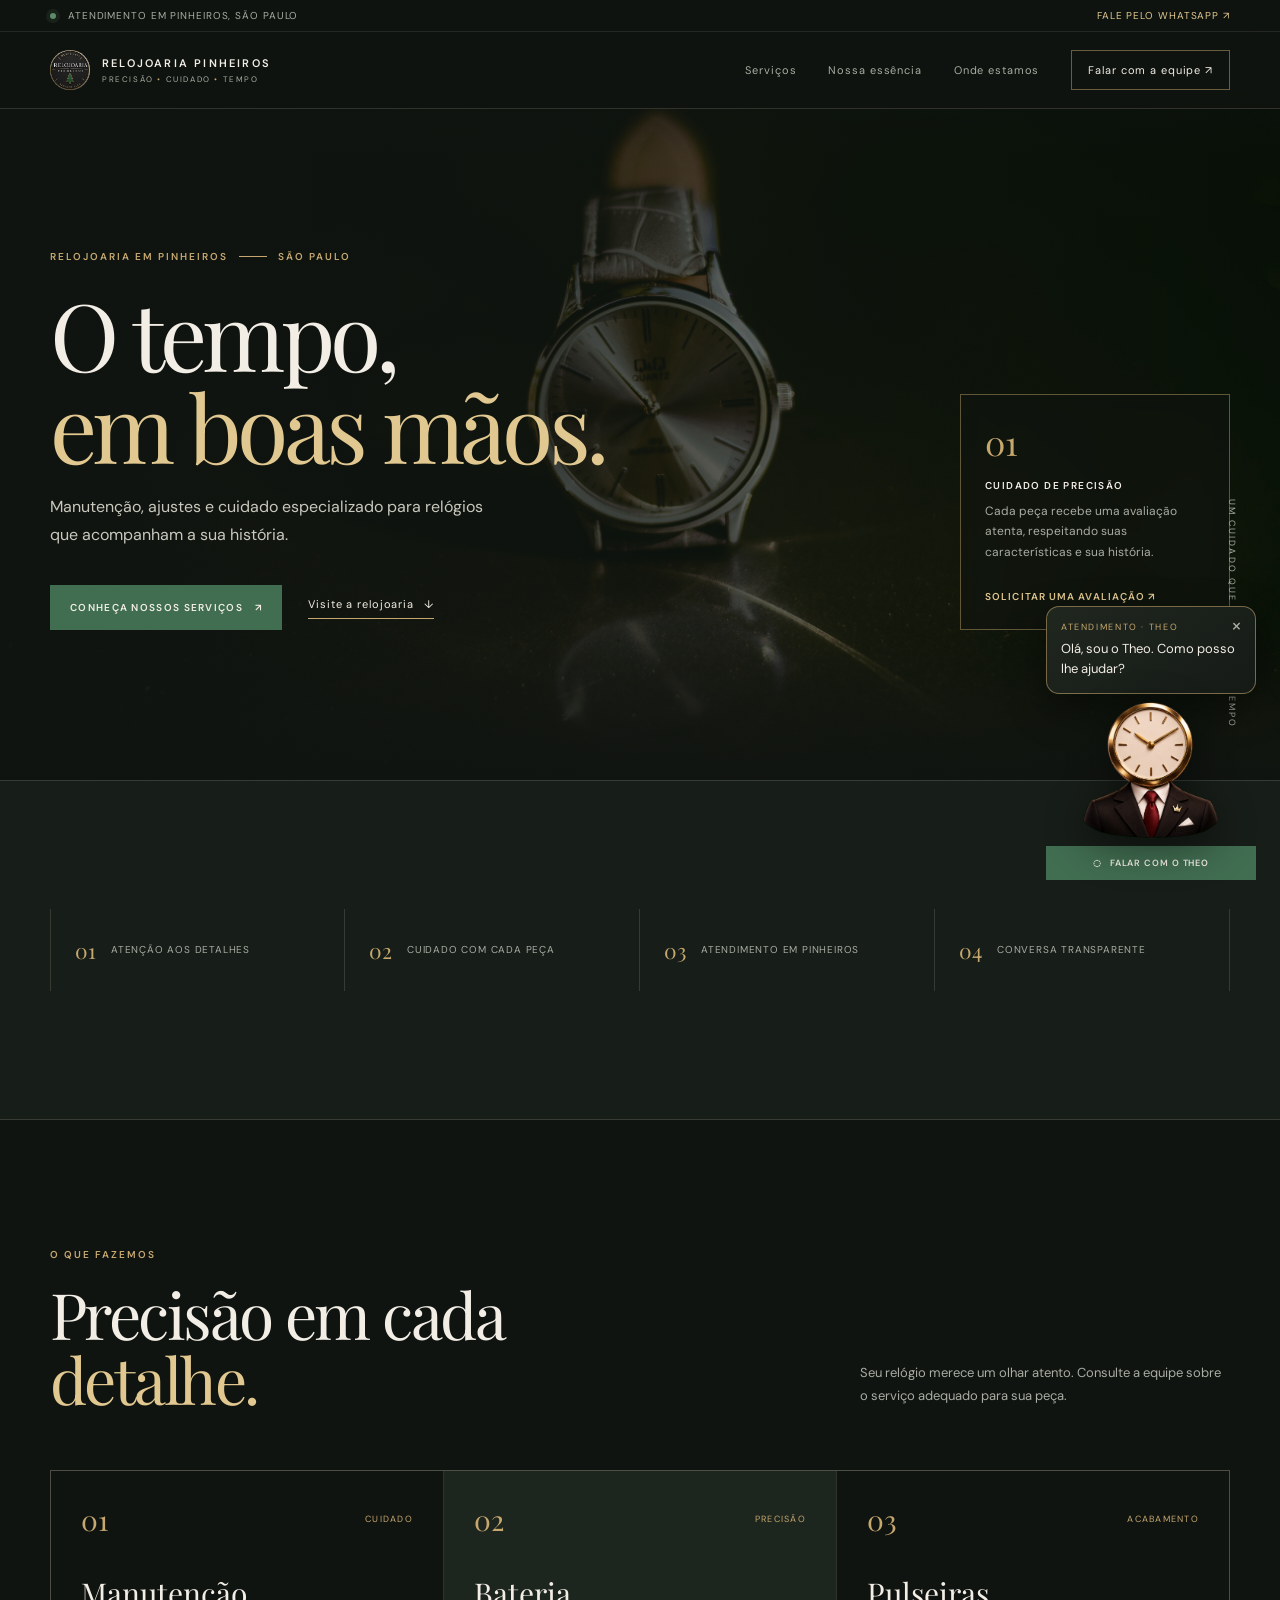
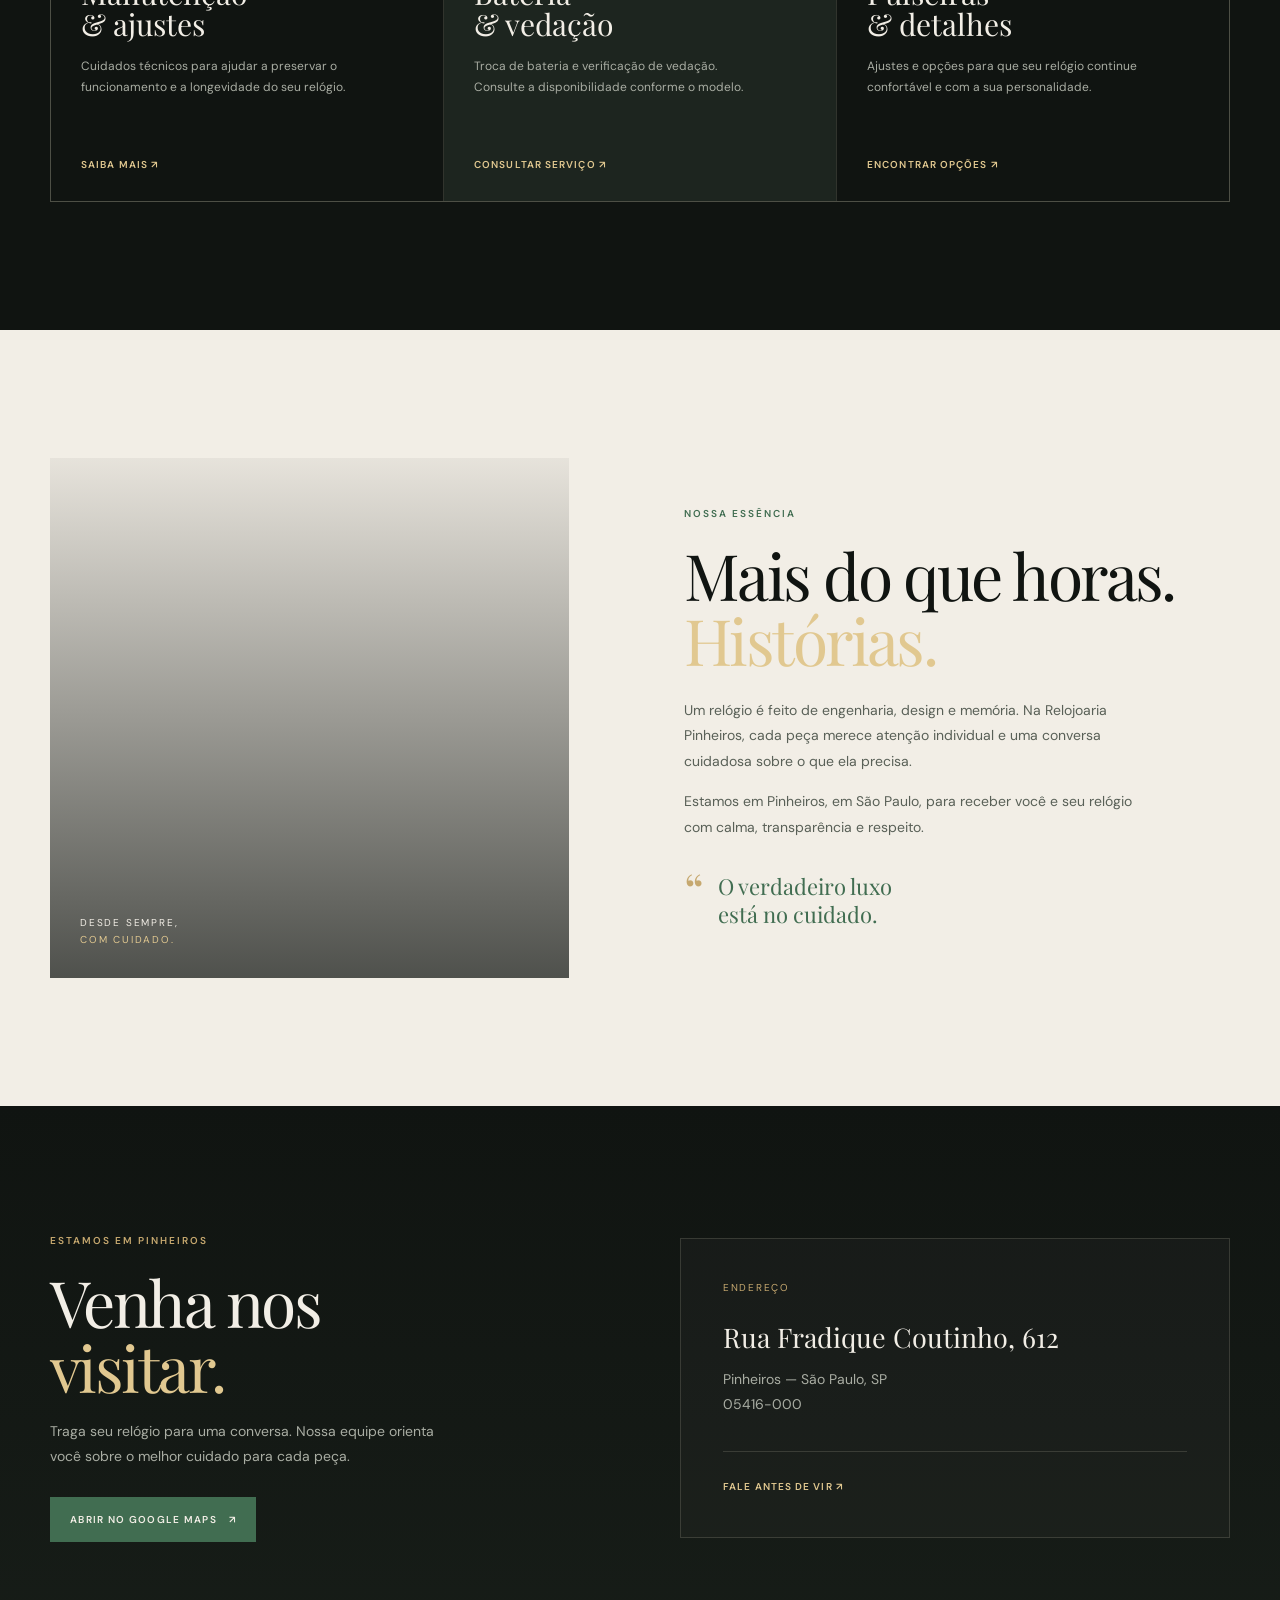
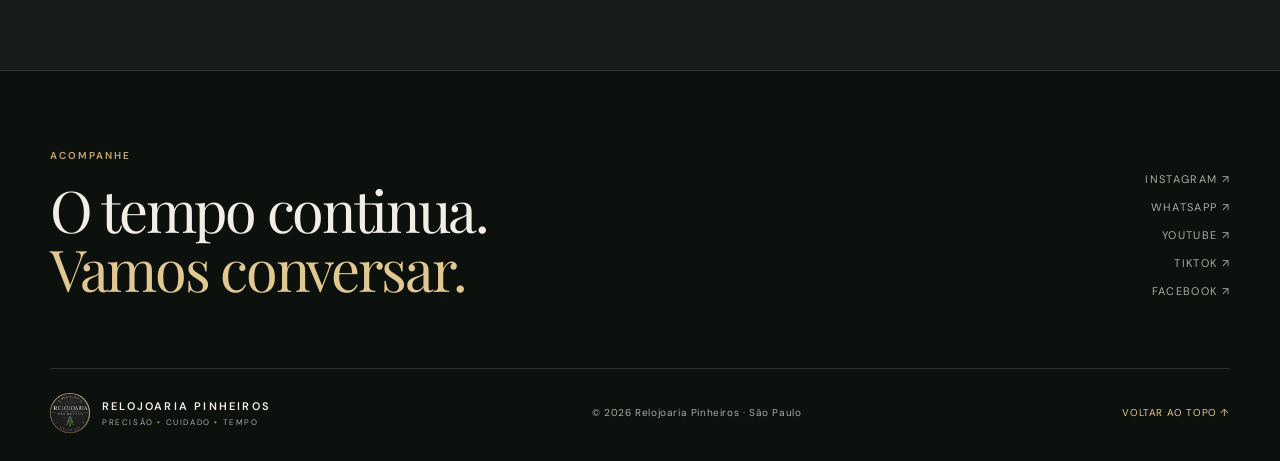
==== commit 2cc9ba10: "Direcionar redes sociais sem perfil para link-social" ====
--- a/relojos-pinheiros/index.html
+++ b/relojos-pinheiros/index.html
@@ -114,7 +114,7 @@
 
     <footer class="site-footer">
       <div class="wrap">
-        <div class="footer-top"><div><div class="eyebrow">Acompanhe</div><h2>O tempo continua.<br /><em>Vamos conversar.</em></h2></div><div class="social-links" aria-label="Redes sociais"><a href="https://www.instagram.com/relojoariapinheiros/" target="_blank" rel="noopener noreferrer" aria-label="Instagram">Instagram <span aria-hidden="true">↗</span></a><a href="https://wa.me/5511952146521?text=Ol%C3%A1!%20Tudo%20bem%3F" target="_blank" rel="noopener noreferrer" aria-label="WhatsApp">WhatsApp <span aria-hidden="true">↗</span></a></div></div>
+        <div class="footer-top"><div><div class="eyebrow">Acompanhe</div><h2>O tempo continua.<br /><em>Vamos conversar.</em></h2></div><div class="social-links" aria-label="Redes sociais"><a href="https://www.instagram.com/relojoariapinheiros/" target="_blank" rel="noopener noreferrer" aria-label="Instagram">Instagram <span aria-hidden="true">↗</span></a><a href="https://wa.me/5511952146521?text=Ol%C3%A1!%20Tudo%20bem%3F" target="_blank" rel="noopener noreferrer" aria-label="WhatsApp">WhatsApp <span aria-hidden="true">↗</span></a><a href="link-social.html" aria-label="YouTube">YouTube <span aria-hidden="true">↗</span></a><a href="link-social.html" aria-label="TikTok">TikTok <span aria-hidden="true">↗</span></a><a href="link-social.html" aria-label="Facebook">Facebook <span aria-hidden="true">↗</span></a></div></div>
         <div class="footer-bottom"><a class="brand" href="#top" aria-label="Voltar ao topo"><img class="mark" src="assets/logotipo.jpg" alt="" /><span><strong>RELOJOARIA PINHEIROS</strong><small>PRECISÃO <i>•</i> CUIDADO <i>•</i> TEMPO</small></span></a><span>© <span class="js-current-year">2026</span> Relojoaria Pinheiros · São Paulo</span><a href="#top">Voltar ao topo ↑</a></div>
       </div>
     </footer>
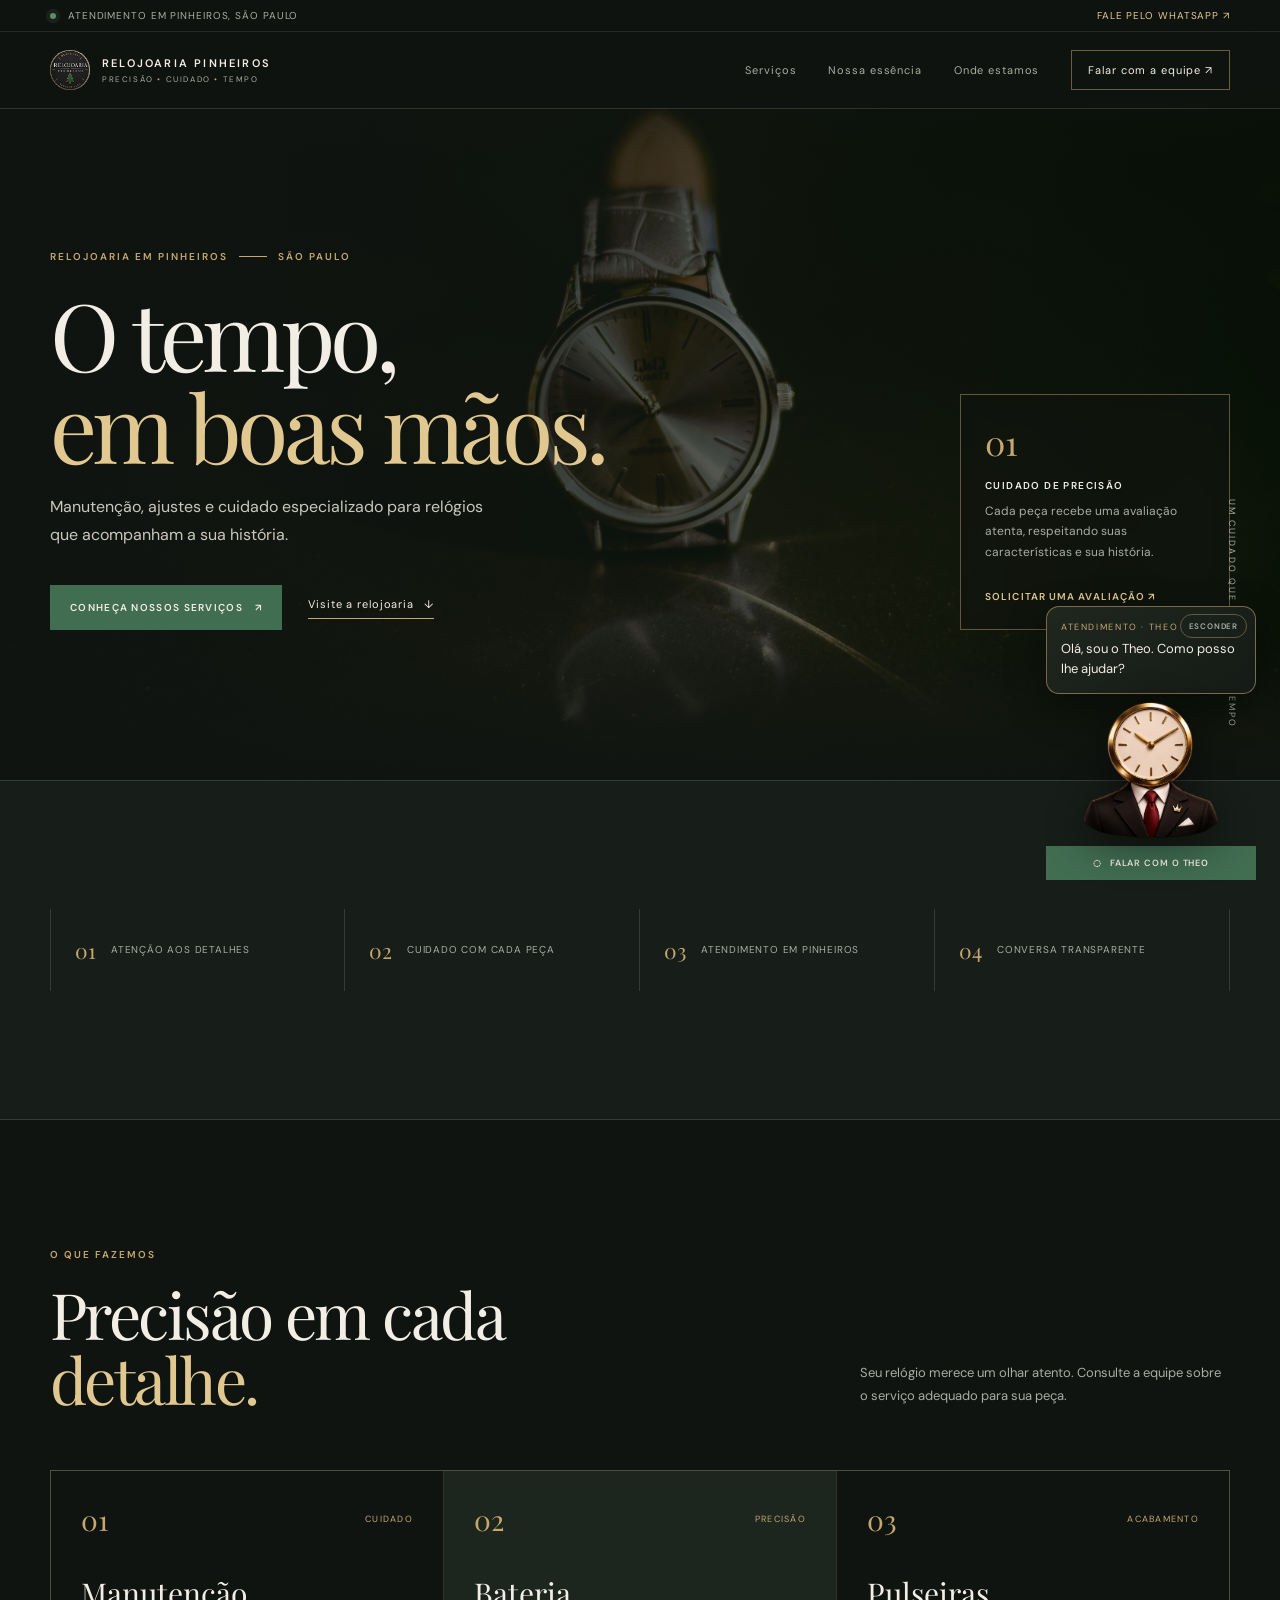
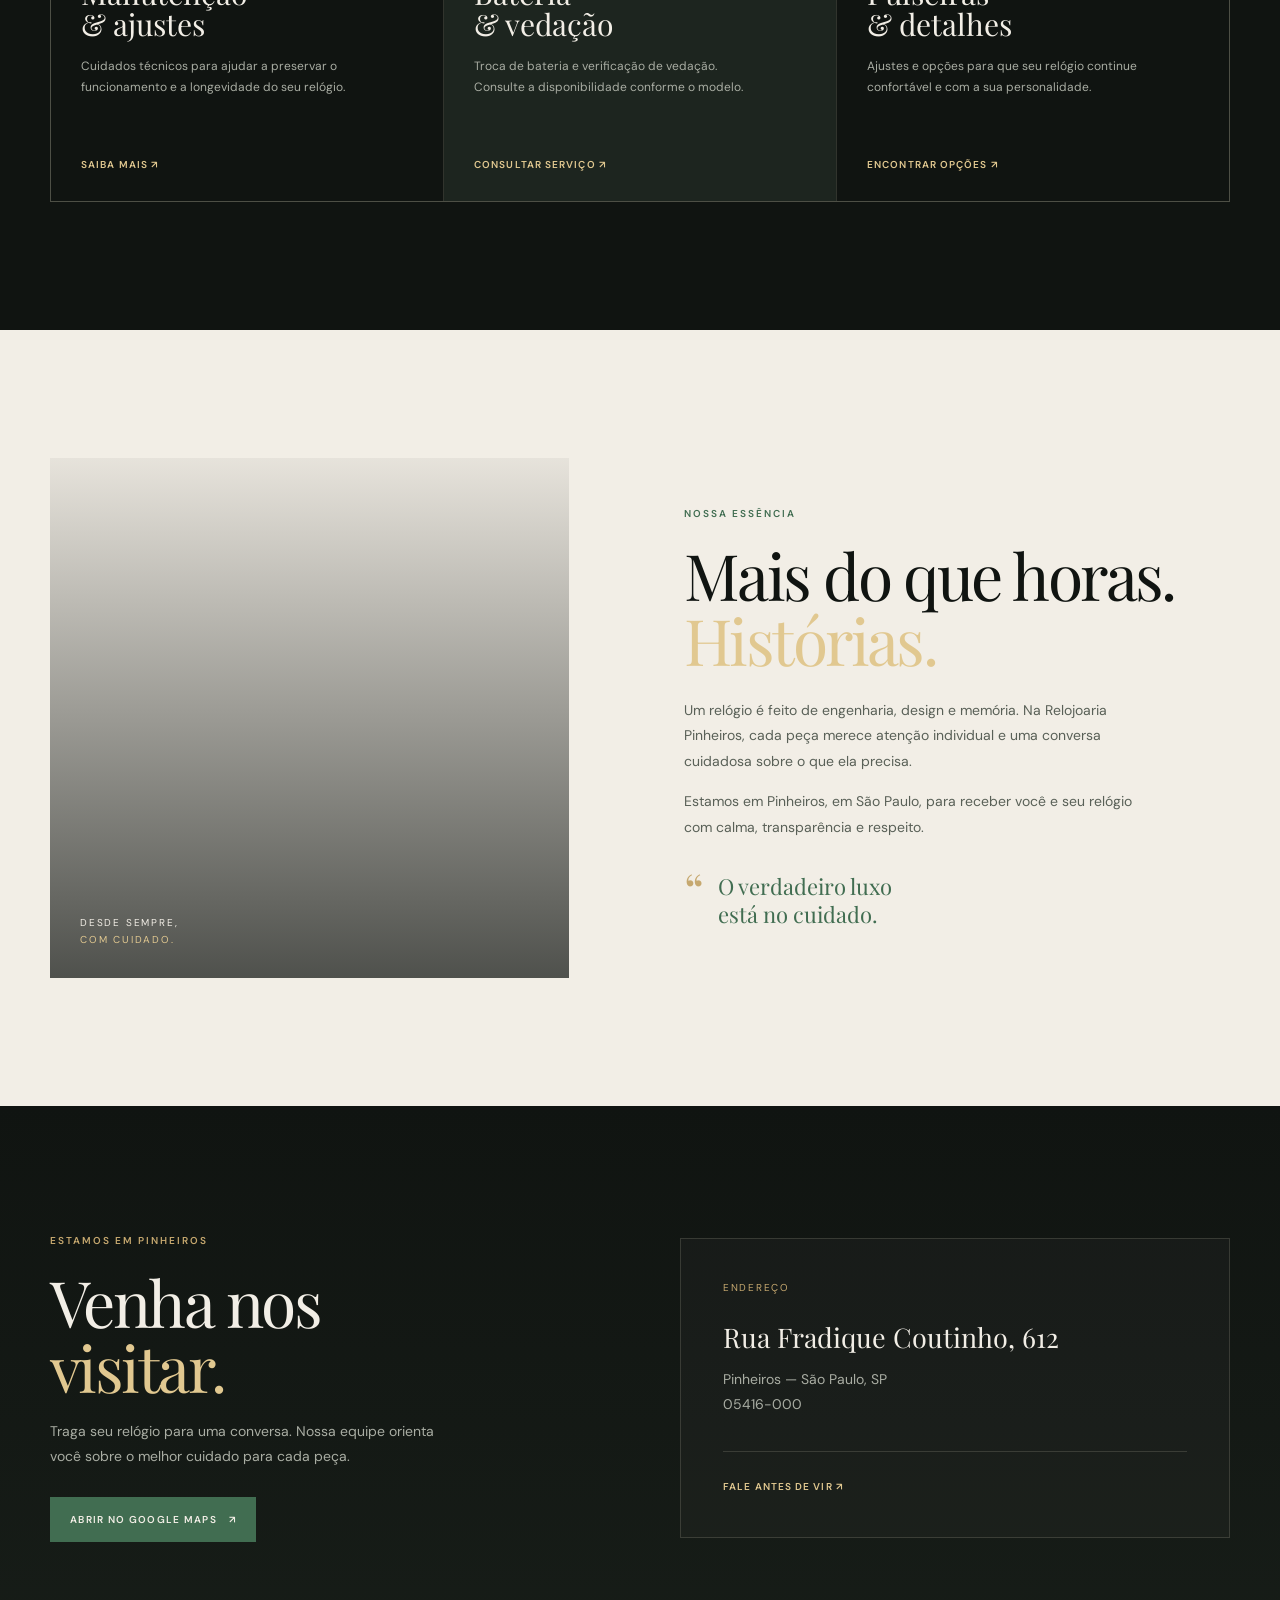
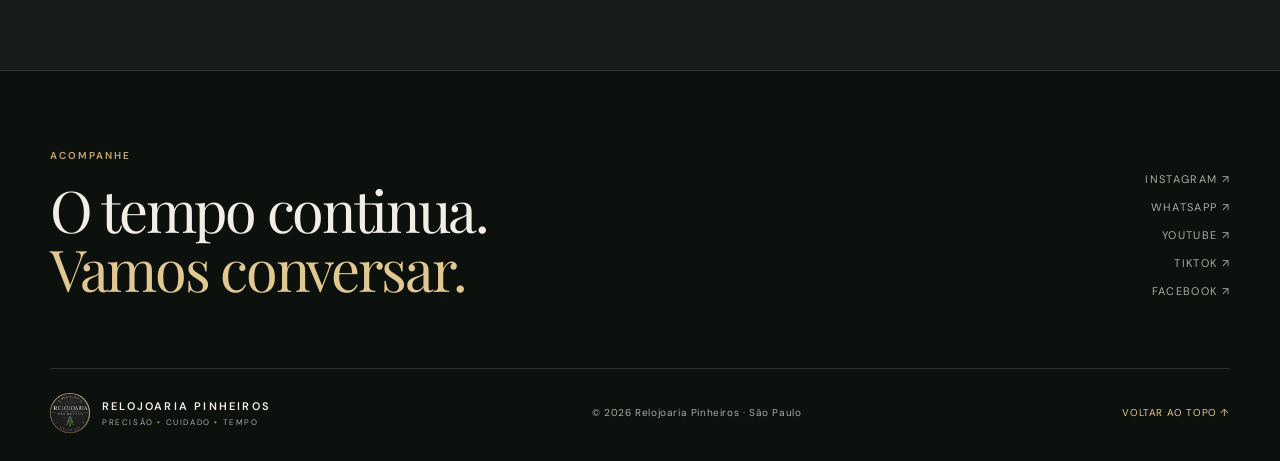
==== commit 340b7a9e: "Tornar botão de ocultar Theo explícito" ====
--- a/relojos-pinheiros/index.html
+++ b/relojos-pinheiros/index.html
@@ -15,7 +15,207 @@
     <link rel="preconnect" href="https://fonts.googleapis.com" />
     <link rel="preconnect" href="https://fonts.gstatic.com" crossorigin />
     <link href="https://fonts.googleapis.com/css2?family=DM+Sans:wght@400;500;600;700&family=Playfair+Display:wght@400;500;600&display=swap" rel="stylesheet" />
-    <link rel="stylesheet" href="styles.css" />
+    <style>
+:root {
+  --ink: #101411;
+  --ink-soft: #171d18;
+  --panel: #1d251f;
+  --paper: #f2eee6;
+  --muted: #a9ada3;
+  --muted-dark: #70786d;
+  --gold: #c6a86f;
+  --gold-light: #e1c890;
+  --green: #416d51;
+  --green-light: #5e8c6b;
+  --line: rgba(222, 214, 193, .16);
+  --serif: "Playfair Display", Georgia, serif;
+  --sans: "DM Sans", Arial, sans-serif;
+}
+
+* { box-sizing: border-box; }
+html { scroll-behavior: smooth; }
+body { margin: 0; overflow-x: hidden; background: var(--ink); color: var(--paper); font-family: var(--sans); }
+a { color: inherit; text-decoration: none; }
+img { display: block; max-width: 100%; }
+button { font: inherit; }
+.wrap { width: min(1180px, calc(100% - 72px)); margin-inline: auto; }
+.skip-link { position: fixed; z-index: 100; top: 12px; left: 12px; padding: 12px 16px; background: var(--gold); color: var(--ink); transform: translateY(-160%); transition: transform .2s ease; }
+.skip-link:focus { transform: translateY(0); }
+
+.site-header { position: fixed; z-index: 50; inset: 0 0 auto; border-bottom: 1px solid var(--line); background: rgba(16, 20, 17, .82); backdrop-filter: blur(16px); }
+.utility-bar { border-bottom: 1px solid rgba(222, 214, 193, .1); color: var(--muted); font-size: 10px; letter-spacing: .09em; text-transform: uppercase; }
+.utility-bar__inner { display: flex; justify-content: space-between; gap: 20px; padding-block: 9px; }
+.utility-bar a { color: var(--gold-light); transition: color .2s ease; }
+.utility-bar a:hover { color: var(--paper); }
+.status-dot { display: inline-block; width: 6px; height: 6px; margin-right: 8px; border-radius: 50%; background: var(--green-light); box-shadow: 0 0 0 4px rgba(94, 140, 107, .12); }
+.site-header__inner { min-height: 76px; display: flex; align-items: center; justify-content: space-between; gap: 30px; }
+.brand { display: inline-flex; align-items: center; gap: 12px; }
+.mark { width: 40px; height: 40px; border-radius: 50%; object-fit: cover; }
+.brand strong { display: block; font-size: 11px; font-weight: 600; letter-spacing: .2em; }
+.brand small { display: block; margin-top: 4px; color: var(--muted); font-size: 8px; letter-spacing: .2em; }
+.brand i { color: var(--gold); font-style: normal; }
+.nav { display: flex; align-items: center; gap: clamp(18px, 2.5vw, 36px); color: var(--muted); font-size: 11px; letter-spacing: .08em; }
+.nav a:not(.nav-cta) { transition: color .2s ease; }
+.nav a:not(.nav-cta):hover, .nav a:not(.nav-cta):focus-visible { color: var(--gold-light); }
+.nav-cta { padding: 12px 16px; border: 1px solid rgba(198, 168, 111, .5); color: var(--paper); transition: background .2s ease, border-color .2s ease; }
+.nav-cta:hover, .nav-cta:focus-visible { border-color: var(--gold); background: rgba(198, 168, 111, .14); }
+.nav-toggle { display: none; width: 44px; height: 44px; align-items: center; justify-content: center; flex-direction: column; gap: 5px; border: 1px solid var(--line); border-radius: 50%; background: transparent; color: var(--paper); cursor: pointer; }
+.nav-toggle span { width: 18px; height: 1px; background: currentColor; transition: transform .2s ease, opacity .2s ease; }
+.nav-toggle[aria-expanded="true"] span:first-child { transform: translateY(6px) rotate(45deg); }
+.nav-toggle[aria-expanded="true"] span:nth-child(2) { opacity: 0; }
+.nav-toggle[aria-expanded="true"] span:last-child { transform: translateY(-6px) rotate(-45deg); }
+
+.hero { position: relative; min-height: 780px; display: flex; align-items: center; overflow: hidden; }
+.hero-image { position: absolute; inset: 0; z-index: -2; width: 100%; height: 100%; object-fit: cover; object-position: center; }
+.hero-overlay { position: absolute; z-index: -1; inset: 0; background: linear-gradient(90deg, rgba(16, 20, 17, .98) 0%, rgba(16, 20, 17, .8) 42%, rgba(16, 20, 17, .24) 100%), linear-gradient(0deg, var(--ink) 0%, transparent 18%, transparent 80%, var(--ink) 100%); }
+.hero-grid { display: grid; grid-template-columns: minmax(0, 1fr) 270px; align-items: end; gap: 80px; padding-top: 100px; }
+.hero-content { max-width: 650px; }
+.eyebrow { display: flex; align-items: center; gap: 11px; color: var(--gold); font-size: 10px; font-weight: 600; letter-spacing: .2em; text-transform: uppercase; }
+.eyebrow span { width: 28px; height: 1px; background: var(--gold); }
+h1, h2, h3 { margin: 0; font-family: var(--serif); font-weight: 400; }
+h1 { margin: 25px 0 22px; font-size: clamp(56px, 7.3vw, 96px); line-height: .98; letter-spacing: -.05em; }
+h1 em, h2 em { color: var(--gold-light); font-style: normal; }
+.hero-content > p { max-width: 450px; margin: 0; color: #c9c8bd; font-size: 16px; line-height: 1.75; }
+.actions { display: flex; align-items: center; gap: 26px; margin-top: 36px; }
+.btn { display: inline-flex; align-items: center; justify-content: center; gap: 12px; padding: 15px 19px; border: 1px solid transparent; font-size: 10px; font-weight: 600; letter-spacing: .13em; text-transform: uppercase; transition: transform .2s ease, background .2s ease, border-color .2s ease; }
+.btn.primary { background: var(--green); color: var(--paper); }
+.btn.primary:hover, .btn.primary:focus-visible { background: var(--green-light); transform: translateY(-2px); }
+.text-link { display: inline-flex; gap: 10px; align-items: center; color: var(--paper); font-size: 11px; letter-spacing: .08em; border-bottom: 1px solid var(--gold); padding-bottom: 7px; }
+.text-link:hover { color: var(--gold-light); }
+.hero-card { align-self: end; padding: 24px; border: 1px solid rgba(198, 168, 111, .45); background: rgba(16, 20, 17, .56); backdrop-filter: blur(8px); }
+.hero-card__number { display: block; color: var(--gold); font-family: var(--serif); font-size: 34px; }
+.hero-card__label { display: block; margin: 14px 0 9px; font-size: 10px; font-weight: 600; letter-spacing: .14em; text-transform: uppercase; }
+.hero-card p { margin: 0 0 22px; color: var(--muted); font-size: 12px; line-height: 1.7; }
+.hero-card a, .service-card a, .address-card a { color: var(--gold-light); font-size: 10px; font-weight: 600; letter-spacing: .11em; text-transform: uppercase; }
+.hero-note { position: absolute; right: 42px; bottom: 52px; color: var(--muted); font-size: 9px; letter-spacing: .23em; writing-mode: vertical-rl; }
+
+.proof-strip { border-block: 1px solid var(--line); background: var(--ink-soft); }
+.proof-strip__inner { display: grid; grid-template-columns: repeat(4, 1fr); }
+.proof-strip__inner > div { display: flex; align-items: center; gap: 15px; min-height: 82px; padding: 17px 24px; border-right: 1px solid var(--line); }
+.proof-strip__inner > div:first-child { border-left: 1px solid var(--line); }
+.proof-strip strong { color: var(--gold); font-family: var(--serif); font-size: 21px; font-weight: 400; }
+.proof-strip span { color: var(--muted); font-size: 10px; letter-spacing: .08em; text-transform: uppercase; line-height: 1.4; }
+
+section { padding: 128px 0; }
+.section-heading { margin-bottom: 58px; }
+.heading-row { display: flex; align-items: end; justify-content: space-between; gap: 50px; margin-top: 20px; }
+h2 { font-size: clamp(44px, 5vw, 66px); line-height: 1.02; letter-spacing: -.04em; }
+.heading-row p { max-width: 370px; margin: 0 0 4px; color: var(--muted); font-size: 13px; line-height: 1.8; }
+.services-grid { display: grid; grid-template-columns: repeat(3, 1fr); gap: 1px; border: 1px solid var(--line); background: var(--line); }
+.service-card { position: relative; min-height: 330px; display: flex; flex-direction: column; padding: 30px; background: var(--ink); transition: background .3s ease, transform .3s ease; }
+.service-card:hover { z-index: 1; background: var(--panel); transform: translateY(-5px); }
+.service-card--featured { background: var(--panel); }
+.service-card__top { display: flex; justify-content: space-between; color: var(--gold); }
+.service-number { font-family: var(--serif); font-size: 28px; }
+.service-tag { align-self: center; font-size: 9px; letter-spacing: .14em; text-transform: uppercase; }
+.service-card h3 { margin: 40px 0 15px; font-size: 30px; line-height: 1.05; }
+.service-card p { max-width: 270px; margin: 0; color: var(--muted); font-size: 12px; line-height: 1.75; }
+.service-card a { margin-top: auto; padding-top: 28px; }
+
+.story-section { background: var(--paper); color: var(--ink); }
+.story-grid { display: grid; grid-template-columns: minmax(0, .95fr) minmax(0, 1fr); align-items: center; gap: clamp(50px, 9vw, 130px); }
+.story-visual { min-height: 520px; display: flex; align-items: end; padding: 30px; background: linear-gradient(180deg, rgba(16, 20, 17, .05), rgba(16, 20, 17, .72)), url("https://images.unsplash.com/photo-1524592094714-0f0654e20314?auto=format&fit=crop&w=1200&q=85") center/cover; color: var(--paper); }
+.story-visual span { font-size: 10px; letter-spacing: .18em; line-height: 1.7; }
+.story-visual em { color: var(--gold-light); font-style: normal; }
+.story-copy .eyebrow { color: var(--green); }
+.story-copy .eyebrow span { background: var(--green); }
+.story-copy h2 { margin: 22px 0 25px; color: var(--ink); }
+.story-copy p { max-width: 475px; color: #596057; font-size: 14px; line-height: 1.85; }
+.quote { display: flex; align-items: flex-start; gap: 14px; margin-top: 32px; color: var(--green); font-family: var(--serif); font-size: 22px; line-height: 1.25; }
+.quote > span { color: var(--gold); font-size: 48px; line-height: .7; }
+
+.visit-section { background: linear-gradient(180deg, var(--ink) 0%, var(--ink-soft) 100%); }
+.visit-grid { display: grid; grid-template-columns: 1fr 1fr; align-items: center; gap: 80px; }
+.visit-copy h2 { margin: 22px 0 20px; }
+.visit-copy p { max-width: 390px; margin: 0 0 28px; color: var(--muted); font-size: 14px; line-height: 1.8; }
+.address-card { padding: 42px; border: 1px solid var(--line); background: rgba(255, 255, 255, .025); }
+.address-card__label { display: block; margin-bottom: 25px; color: var(--gold); font-size: 10px; letter-spacing: .17em; text-transform: uppercase; }
+.address-card strong { display: block; margin-bottom: 12px; font-family: var(--serif); font-size: 27px; font-weight: 400; }
+.address-card > span:not(.address-card__label) { color: var(--muted); font-size: 14px; line-height: 1.8; }
+.address-card__line { width: 100%; height: 1px; margin: 34px 0 22px; background: var(--line); }
+
+.site-footer { padding: 78px 0 28px; border-top: 1px solid var(--line); background: #0d110e; }
+.footer-top { display: flex; align-items: end; justify-content: space-between; gap: 40px; padding-bottom: 70px; }
+.footer-top h2 { margin-top: 18px; font-size: clamp(38px, 4.5vw, 58px); }
+.social-links { display: flex; flex-direction: column; align-items: flex-end; gap: 14px; }
+.social-links a { color: var(--muted); font-size: 11px; letter-spacing: .12em; text-transform: uppercase; transition: color .2s ease; }
+.social-links a:hover { color: var(--gold-light); }
+.footer-bottom { display: flex; align-items: center; justify-content: space-between; gap: 25px; padding-top: 24px; border-top: 1px solid var(--line); color: var(--muted); font-size: 10px; letter-spacing: .06em; }
+.footer-bottom .brand { color: var(--paper); }
+.footer-bottom > a:last-child { color: var(--gold-light); text-transform: uppercase; }
+
+.theo-widget { position: fixed; right: 24px; bottom: 20px; z-index: 20; display: flex; flex-direction: column; align-items: center; gap: 6px; width: min(210px, calc(100vw - 32px)); pointer-events: none; }
+.theo-bubble { position: relative; width: 100%; padding: 14px 14px 14px 14px; border: 1px solid rgba(198, 168, 111, .55); border-radius: 13px; background: linear-gradient(145deg, #20271f, #151a16); box-shadow: 0 14px 38px rgba(0, 0, 0, .4); pointer-events: auto; }
+.theo-close { position: absolute; top: 7px; right: 8px; display: inline-flex; align-items: center; justify-content: center; height: 24px; padding: 0 8px; border: 1px solid rgba(198, 168, 111, .42); border-radius: 999px; background: transparent; color: var(--muted); cursor: pointer; font-size: 8px; font-weight: 600; letter-spacing: .1em; line-height: 1; text-transform: uppercase; }
+.theo-close:hover, .theo-close:focus-visible { border-color: var(--gold); color: var(--paper); }
+.theo-label { display: block; margin-bottom: 6px; color: var(--gold); font-size: 9px; letter-spacing: .18em; text-transform: uppercase; }
+.theo-bubble p { margin: 0; color: var(--paper); font-size: 13px; line-height: 1.55; }
+.theo-avatar { width: clamp(105px, 13vw, 140px); filter: drop-shadow(0 10px 20px rgba(0, 0, 0, .45)); animation: theo-float 4s ease-in-out infinite; }
+.theo-chat-btn { display: inline-flex; width: 100%; align-items: center; justify-content: center; gap: 8px; padding: 11px; background: var(--green); color: var(--paper); font-size: 9px; font-weight: 600; letter-spacing: .1em; text-transform: uppercase; pointer-events: auto; transition: background .2s ease, transform .2s ease; }
+.theo-chat-btn:hover { background: var(--green-light); transform: translateY(-2px); }
+@keyframes theo-float { 0%, 100% { transform: translateY(0); } 50% { transform: translateY(-5px); } }
+
+.reveal { opacity: 0; transform: translateY(20px); transition: opacity .7s ease, transform .7s ease; }
+.reveal.is-visible { opacity: 1; transform: translateY(0); }
+.reveal-delay { transition-delay: .12s; }
+.reveal-delay-2 { transition-delay: .22s; }
+
+@media (max-width: 820px) {
+  .wrap { width: min(100% - 40px, 620px); }
+  .utility-bar__inner { font-size: 9px; }
+  .nav-toggle { display: flex; }
+  .nav { position: absolute; top: calc(100% + 10px); right: 20px; left: 20px; display: flex; flex-direction: column; align-items: stretch; gap: 0; padding: 12px 16px 16px; border: 1px solid var(--line); background: rgba(16, 20, 17, .98); box-shadow: 0 20px 40px rgba(0, 0, 0, .3); opacity: 0; pointer-events: none; transform: translateY(-8px); transition: opacity .2s ease, transform .2s ease; }
+  .nav.is-open { opacity: 1; pointer-events: auto; transform: translateY(0); }
+  .nav a { padding: 14px 0; border-bottom: 1px solid var(--line); }
+  .nav-cta { margin-top: 12px; border-bottom: 1px solid rgba(198, 168, 111, .5); text-align: center; }
+  .hero { min-height: 760px; }
+  .hero-grid, .visit-grid { grid-template-columns: 1fr; gap: 45px; }
+  .hero-card { max-width: 310px; }
+  .hero-note { display: none; }
+  .proof-strip__inner { grid-template-columns: repeat(2, 1fr); }
+  .proof-strip__inner > div:nth-child(odd) { border-left: 1px solid var(--line); }
+  .proof-strip__inner > div:nth-child(-n + 2) { border-bottom: 1px solid var(--line); }
+  .heading-row { display: block; }
+  .heading-row p { margin-top: 22px; }
+  .services-grid { grid-template-columns: 1fr; }
+  .service-card { min-height: 260px; }
+  .story-grid { grid-template-columns: 1fr; gap: 50px; }
+  .story-visual { min-height: 420px; }
+  .footer-top { align-items: start; flex-direction: column; padding-bottom: 45px; }
+  .social-links { align-items: flex-start; }
+  .footer-bottom { align-items: flex-start; flex-direction: column; }
+}
+@media (max-width: 520px) {
+  .wrap { width: calc(100% - 28px); }
+  .utility-bar__inner { padding-block: 8px; }
+  .utility-bar__inner > span { max-width: 170px; line-height: 1.4; }
+  .utility-bar__inner > a { text-align: right; }
+  .site-header__inner { min-height: 68px; }
+  .brand strong { font-size: 9px; letter-spacing: .14em; }
+  .brand small { font-size: 7px; letter-spacing: .13em; }
+  .mark { width: 36px; height: 36px; }
+  .hero { min-height: 720px; }
+  .hero-grid { padding-top: 90px; }
+  h1 { font-size: clamp(53px, 15vw, 72px); }
+  .hero-content > p { font-size: 14px; }
+  .actions { align-items: stretch; flex-direction: column; gap: 20px; }
+  .btn { width: 100%; }
+  .text-link { align-self: flex-start; }
+  section { padding: 88px 0; }
+  .proof-strip__inner > div { min-height: 70px; padding: 14px 12px; gap: 9px; }
+  .proof-strip span { font-size: 8px; }
+  .service-card { padding: 24px; }
+  .story-visual { min-height: 330px; }
+  .address-card { padding: 28px 22px; }
+  .address-card strong { font-size: 22px; }
+  .theo-widget { right: 12px; bottom: 12px; width: min(188px, calc(100vw - 24px)); }
+  .theo-avatar { width: 98px; }
+}
+@media (prefers-reduced-motion: reduce) {
+  *, *::before, *::after { scroll-behavior: auto !important; transition-duration: .01ms !important; animation-duration: .01ms !important; }
+}
+
+    </style>
   </head>
 
   <body>
@@ -119,7 +319,71 @@
       </div>
     </footer>
 
-    <aside class="theo-widget" aria-label="Atendimento pelo WhatsApp"><div class="theo-bubble"><button class="theo-close" type="button" aria-label="Esconder agente de atendimento" title="Esconder atendimento">×</button><span class="theo-label">Atendimento · Theo</span><p>Olá, sou o Theo. Como posso lhe ajudar?</p></div><img class="theo-avatar" src="assets/theo.png" alt="Theo, atendente da Relojoaria Pinheiros" /><a class="theo-chat-btn" href="https://wa.me/5511952146521?text=Ol%C3%A1!%20Tudo%20bem%3F%20Gostaria%20de%20conhecer%20os%20modelos%20e%20servi%C3%A7os%20da%20relojoaria."><span aria-hidden="true">◌</span> Falar com o Theo</a></aside>
-    <script src="script.js" defer></script>
+    <aside id="theo-widget" class="theo-widget" aria-label="Atendimento pelo WhatsApp"><div class="theo-bubble"><button class="theo-close" type="button" aria-controls="theo-widget" aria-label="Esconder agente de atendimento" title="Esconder atendimento">Esconder</button><span class="theo-label">Atendimento · Theo</span><p>Olá, sou o Theo. Como posso lhe ajudar?</p></div><img class="theo-avatar" src="assets/theo.png" alt="Theo, atendente da Relojoaria Pinheiros" /><a class="theo-chat-btn" href="https://wa.me/5511952146521?text=Ol%C3%A1!%20Tudo%20bem%3F%20Gostaria%20de%20conhecer%20os%20modelos%20e%20servi%C3%A7os%20da%20relojoaria."><span aria-hidden="true">◌</span> Falar com o Theo</a></aside>
+    <script>
+document.addEventListener('DOMContentLoaded', () => {
+  const currentYear = document.querySelector('.js-current-year');
+  const header = document.querySelector('.site-header');
+  const navToggle = document.querySelector('.nav-toggle');
+  const nav = document.querySelector('.nav');
+  const theoWidget = document.querySelector('.theo-widget');
+  const theoClose = document.querySelector('.theo-close');
+  const revealItems = document.querySelectorAll('.reveal');
+
+  if (currentYear) currentYear.textContent = new Date().getFullYear();
+
+  if (header) {
+    const updateHeaderState = () => header.classList.toggle('is-scrolled', window.scrollY > 24);
+    updateHeaderState();
+    window.addEventListener('scroll', updateHeaderState, { passive: true });
+  }
+
+  if (theoWidget && theoClose) {
+    theoClose.addEventListener('click', () => {
+      theoWidget.hidden = true;
+    });
+  }
+
+  const closeMenu = () => {
+    if (!nav || !navToggle) return;
+    nav.classList.remove('is-open');
+    navToggle.setAttribute('aria-expanded', 'false');
+    navToggle.setAttribute('aria-label', 'Abrir menu');
+  };
+
+  if (navToggle && nav) {
+    navToggle.addEventListener('click', () => {
+      const isOpen = nav.classList.toggle('is-open');
+      navToggle.setAttribute('aria-expanded', String(isOpen));
+      navToggle.setAttribute('aria-label', isOpen ? 'Fechar menu' : 'Abrir menu');
+    });
+    nav.querySelectorAll('a').forEach((link) => link.addEventListener('click', closeMenu));
+    document.addEventListener('click', (event) => {
+      if (!nav.contains(event.target) && !navToggle.contains(event.target)) closeMenu();
+    });
+    document.addEventListener('keydown', (event) => {
+      if (event.key === 'Escape') closeMenu();
+    });
+    window.addEventListener('resize', () => {
+      if (window.innerWidth > 820) closeMenu();
+    });
+  }
+
+  if (revealItems.length && 'IntersectionObserver' in window) {
+    const observer = new IntersectionObserver((entries) => {
+      entries.forEach((entry) => {
+        if (entry.isIntersecting) {
+          entry.target.classList.add('is-visible');
+          observer.unobserve(entry.target);
+        }
+      });
+    }, { threshold: 0.12, rootMargin: '0px 0px -40px 0px' });
+    revealItems.forEach((item) => observer.observe(item));
+  } else {
+    revealItems.forEach((item) => item.classList.add('is-visible'));
+  }
+});
+
+    </script>
   </body>
 </html>
